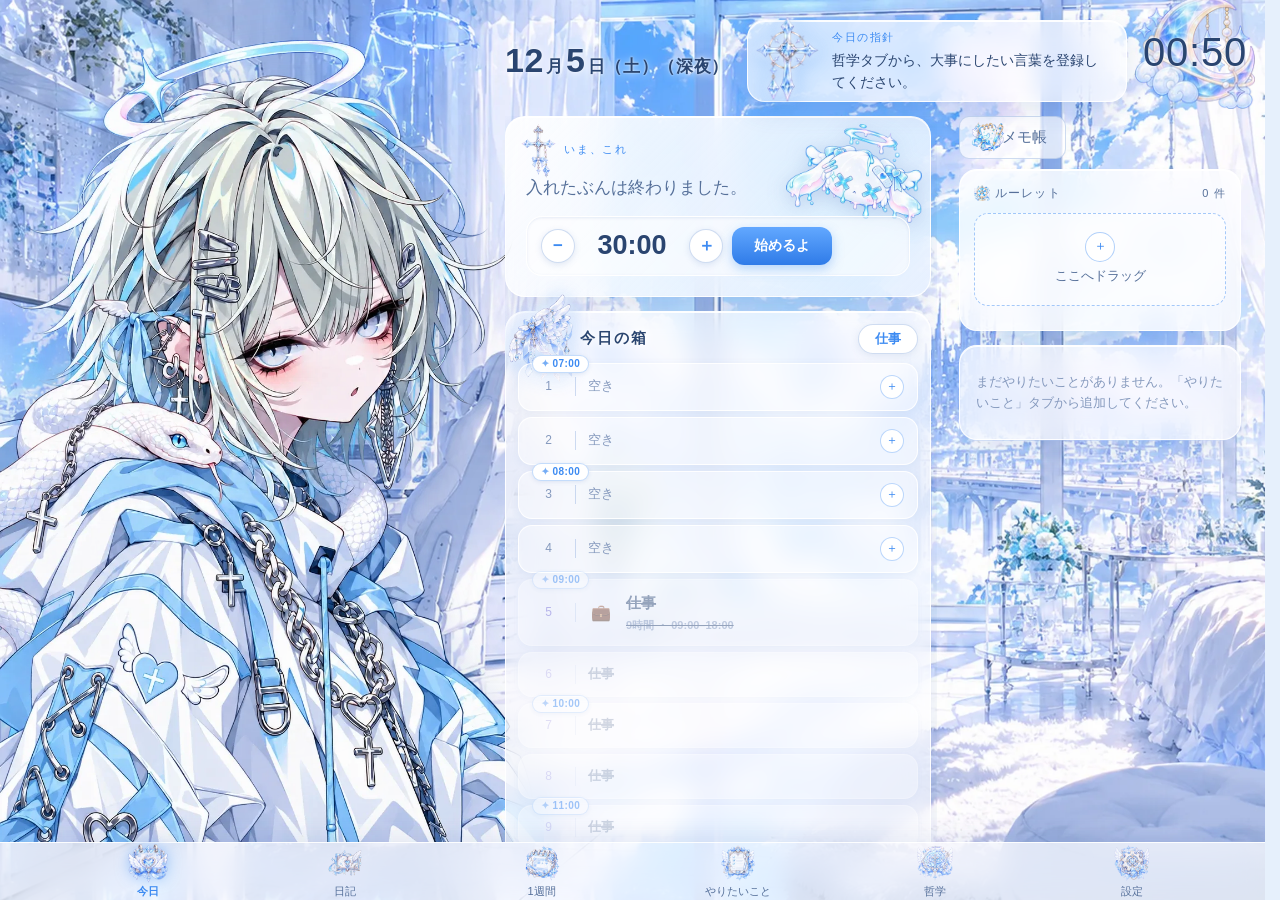
==== index.html @ c329ea10 "カテゴリー（せきにん／ごほうび／おきらく）をなくす 追加フォーム・編集画面・掴む未来のチップ、一覧の札、今日タブ・1週間タブの 見出しと色帯を消した。リストは見出しなしで1つに並ぶ。 ごほうびの画像は" ====
<!doctype html>
<html lang="ja">
<head>
<meta charset="utf-8">
<meta name="viewport" content="width=device-width, initial-scale=1">
<meta name="theme-color" content="#0f1115">
<!-- ▼ バージョン。上げるときは app.js の APP_VERSION と、下の2つの ?v= も同じ値に揃える -->
<meta name="app-version" content="2026-11-01.1">
<title>自己管理</title>
<!-- ▼ 画面のデザイン（設定タブで選ぶ。この端末だけ）。CSS より先に印を付けないと、
     開いた瞬間に一瞬だけダークが出てから切り替わる。選び方の本体は app.js の THEMES -->
<!--   何も選んでいない端末は天使。ダークを選ぶと "dark" が入る（印は付けない） -->
<script>try{var th=localStorage.getItem("jiko-kanri-theme");if(th===null)th="angel";if(th&&th!=="dark")document.documentElement.dataset.theme=th;}catch(e){document.documentElement.dataset.theme="angel";}</script>
<link rel="icon" href="data:image/svg+xml,<svg xmlns='http://www.w3.org/2000/svg' viewBox='0 0 100 100'><text y='.9em' font-size='90'>🧭</text></svg>">
<link rel="stylesheet" href="style.css?v=2026-11-01.1">
</head>
<body>

<!-- 古いキャッシュで動いていることを検知したら出る -->
<div class="updatebar" id="updateBar">
  <span>新しい版があります。読み込み直してください。</span>
  <button id="updateNow">最新に更新</button>
  <span class="note">やりたいことや画像は消えません</span>
</div>

<div class="wrap">
  <header>
    <div class="hleft">
      <div class="date" id="date"></div>
    </div>
    <div class="clock" id="clock">--:--</div>
  </header>

  <!-- ============ 今日（2カラム）============
       枠は画面の高さに固定して、左右それぞれの中でスクロールする。
       左：今日の指針／いま、これ／今日の箱　右：ルーレット／やりたいこと
       仕事／休みの切り替えと ＋− は「今日の箱」の中（app.js の renderBoxes）にある。
       ルーレットは右カラムの一番上に貼り付く（下までスクロールしてもドラッグ先が消えない） -->
  <section id="sec-now" class="on">
    <div class="home">
      <div class="col main">
        <div class="philo-bar" id="philoBar">
          <div class="label">今日の指針</div>
          <div class="text" id="philoText">哲学タブから、大事にしたい言葉を登録してください。</div>
        </div>
        <div class="now" id="nowCard"></div>
        <div id="boxList"></div>
        <div id="skippedList"></div>
        <div id="doneToday"></div>
      </div>
      <aside class="col side">
        <!-- メモ帳（やりたいことタブのものと同じ画面で開く。中身は別。app.js の openFinder("now")） -->
        <div class="row nowmemo"><button class="btn ghost" id="memoNowOpen"><span class="mk mk-memo">📝</span> メモ帳</button></div>
        <div id="rouletteBox"></div>
        <div id="unplaced"></div>
      </aside>
    </div>
  </section>

  <!-- ============ 1週間の予定（日曜はじまり。今週／来週の切り替え） ============ -->
  <section id="sec-week">
    <!-- この週に置くもの。一番上に置いて、スクロールしても貼り付く -->
    <div class="side weekside" id="weekSide"></div>
    <div id="weekWrap"></div>
  </section>

  <!-- ============ やりたいこと管理 ============ -->
  <section id="sec-tasks">
    <!-- やりたいことを見つけよう／メモ帳（どちらも同じ全画面で重なって開く。中身は app.js の renderFinder） -->
    <div class="row mt10"><button class="btn ghost" id="finderOpen"><span class="mk mk-finder">🌱</span> やりたいことを見つけよう</button><button class="btn ghost" id="memoOpen"><span class="mk mk-memo">📝</span> メモ帳</button></div>
    <h2>やりたいことを追加</h2>
    <div class="form">
      <input id="taskInput" placeholder="やりたいことを入力" autocomplete="off">
      <input class="mt8" id="taskUrl" placeholder="リンク（任意） https://..." autocomplete="off" inputmode="url" list="taskUrlList">
      <datalist id="taskUrlList"></datalist>
      <div class="row mt10">
        <span class="flabel">必要な箱</span>
        <input type="number" id="taskSize" min="1" max="16" value="1">
        <span class="fnote" id="taskSizeNote">箱 ＝ 30分</span>
      </div>
      <div class="chips mt10" id="freqChips">
        <button class="chip on" data-unit="once">単発</button>
        <button class="chip" data-unit="day">毎日</button>
        <button class="chip" data-unit="work">仕事の日</button>
        <button class="chip" data-unit="off">休みの日</button>
        <button class="chip" data-unit="week">週に</button>
        <button class="chip" data-unit="month">月に</button>
        <button class="chip" data-unit="days">N日に</button>
      </div>
      <div class="freqline mt10" id="freqLine" style="display:none">
        <span id="freqPre"></span>
        <input type="number" id="freqN" min="1" max="365" value="3" style="display:none">
        <span id="freqMid" style="display:none">日に</span>
        <input type="number" id="freqCount" min="1" max="99" value="1">
        <span>回</span>
      </div>
      <!-- 掴む未来（1つでもあるときだけ出る。中身は app.js の syncTaskGroupRow） -->
      <div class="row mt10" id="taskGroupRow" style="display:none">
        <span class="flabel">掴む未来</span>
        <select id="taskGroup"></select>
      </div>
      <div class="row mt10" style="justify-content:flex-end">
        <button class="btn" id="taskAdd">追加</button>
      </div>
    </div>

    <div id="taskList"></div>

  </section>

  <!-- ============ 日記 ============ -->
  <section id="sec-diary">
    <div class="diary-today">
      <div class="dhead">
        <div class="dtitle" id="diaryTitle"></div>
        <div class="dstate" id="diaryState"></div>
      </div>
      <div class="dfield" id="dDoneWrap">
        <label for="dDone">今日できたこと</label>
        <textarea id="dDone" placeholder="小さいことでいい。ひとつ書ければ十分"></textarea>
      </div>
      <div class="dfield" id="dGripeWrap" style="display:none">
        <label for="dGripe">今日の気持ち</label>
        <textarea id="dGripe" placeholder="誰にも見せない。好きに書く"></textarea>
      </div>
      <div class="dfield" id="dThanksWrap" style="display:none">
        <label for="dThanks">日常に感謝</label>
        <textarea id="dThanks" placeholder="あたりまえの中から、ひとつ"></textarea>
      </div>
      <!-- 自分で足したタグの欄。名前は自由なので app.js が組み立てる。
           打ちかけを消さないよう、並びが変わったときだけ作り直している -->
      <div id="diaryTags"></div>
      <div class="dmore" id="diaryMore">
        <button class="dtog" data-open="gripe">＋ 今日の気持ち</button>
        <button class="dtog" data-open="thanks">＋ 日常に感謝</button>
        <span id="diaryTagTogs"></span>
        <button class="dtog dtognew" id="diaryTagNew">＋ タグ</button>
      </div>
      <div class="dsave">
        <button class="btn" id="diarySaveBtn">保存する</button>
      </div>
    </div>

    <!-- 過去のもの。「同じ日に書いたもの」→「これまでの日記」の順。
         月の絞り込みの入力は静的に置いてある。描き直しで作り直すと、
         年を打っている途中で input が消えてフォーカスが飛ぶため -->
    <div id="diarySame"></div>
    <div class="dpasthead" id="diaryPastHead">
      <h2>これまでの日記</h2>
      <span class="dpcount" id="diaryCountLabel"></span>
      <div class="sp"></div>
      <input type="month" id="diaryMonthPick" aria-label="年月でしぼりこむ">
      <button class="dclear" id="diaryMonthAll">すべて</button>
    </div>
    <div class="chips dtagfilter" id="diaryTagFilter"></div>
    <div id="diaryPast"></div>
  </section>

  <!-- ============ 哲学 ============ -->
  <section id="sec-philo">
    <h2>人生哲学</h2>
    <button class="addtoggle" data-form="philoForm">＋ 言葉を追加</button>
    <div class="form" id="philoForm" style="display:none">
      <textarea id="philoInput" placeholder="大事にしたい考え方を書く&#10;例: 迷ったら、面倒な方を選ぶ"></textarea>
      <div class="row mt8" style="justify-content:flex-end">
        <button class="btn" id="philoAdd">追加</button>
      </div>
    </div>
    <div id="philoList"></div>

    <h2>やったときの一言</h2>
    <button class="addtoggle" data-form="cheerForm">＋ 一言を追加</button>
    <div class="form" id="cheerForm" style="display:none">
      <input id="cheerInput" placeholder="例: やったぜ！" autocomplete="off">
      <div class="row mt8" style="justify-content:flex-end">
        <button class="btn" id="cheerAdd">追加</button>
      </div>
    </div>
    <div id="cheerList"></div>

    <h2>お気に入りの画像</h2>
    <div class="empty-note" style="padding-top:0">
      <b>8枚まで。</b>その日の1枚が「今日の箱」の背景になります。
    </div>
    <div class="row">
      <button class="btn ghost" id="btnAddImg">画像を追加</button>
      <span class="fnote" id="imgNote"></span>
    </div>
    <input type="file" id="imgInput" accept="image/*" multiple style="display:none">
    <div id="imgList"></div>
  </section>

  <!-- ============ 設定 ============ -->
  <section id="sec-set">
    <!-- 2026-10-23 から：起きる〜寝るを30分ずつ箱にする（平日も休みの日も同じ数）。
         仕事の日は、仕事の時間の箱に「仕事」が入る。どちらも app.js の renderSettings -->
    <h2>起きる時刻と寝る時刻</h2>
    <div class="form">
      <div class="row">
        <span class="flabel">起きる</span>
        <input type="time" id="wakeTime" step="1800">
      </div>
      <div class="row mt8">
        <span class="flabel">寝る</span>
        <input type="time" id="sleepTime" step="1800">
      </div>
      <div class="empty-note" id="dayTimeNote"></div>
    </div>

    <h2>仕事の時間</h2>
    <div class="form">
      <div class="row">
        <input type="time" id="workFrom" step="1800">
        <span class="fnote">から</span>
        <input type="time" id="workTo" step="1800">
        <span class="fnote">まで</span>
      </div>
      <div class="empty-note" id="workNote"></div>
    </div>

    <h2>ほかの端末と同期</h2>
    <div class="empty-note" style="padding-top:0">
      <b>合言葉を忘れると、預けたものは二度と開けません。</b>紙に控えておいてください。
    </div>
    <div class="form">
      <div class="row">
        <span class="flabel">アドレス</span>
        <input id="syncUrl" style="flex:1" spellcheck="false" autocomplete="off"
               placeholder="https://iamidle.vercel.app/api/sync">
      </div>
      <div class="row mt8">
        <span class="flabel">名前</span>
        <input id="syncName" style="flex:1" spellcheck="false" autocomplete="off" placeholder="nikunokuni">
      </div>
      <div class="row mt8">
        <span class="flabel">合言葉</span>
        <input id="syncPass" type="password" style="flex:1" spellcheck="false" autocomplete="off"
               placeholder="ほかの端末と同じもの">
      </div>
      <div class="row mt10" style="justify-content:flex-end">
        <button class="btn" id="syncSave">つなぐ</button>
      </div>
    </div>
    <div class="row">
      <button class="btn ghost" id="syncGo">いま合わせる</button>
      <button class="btn ghost" id="syncOff" style="display:none">この端末の同期をやめる</button>
    </div>
    <div id="syncNote"></div>

    <!-- 招待コードで始める（はじめての人だけ。つないでいる端末では隠す。中身は app.js の bindSync） -->
    <div id="regWrap">
      <div class="row mt10">
        <button class="btn ghost" id="regOpen">招待コードで新しく始める</button>
      </div>
      <div class="form mt8" id="regForm" style="display:none">
        <div class="row">
          <span class="flabel">招待コード</span>
          <input id="regCode" style="flex:1" spellcheck="false" autocomplete="off" placeholder="ABCD-EFGH-JKMN">
        </div>
        <div class="row mt8">
          <span class="flabel">名前</span>
          <input id="regName" style="flex:1" spellcheck="false" autocomplete="off" placeholder="英数字と - _ で2〜20文字">
        </div>
        <div class="row mt8">
          <span class="flabel">合言葉</span>
          <input id="regPass" type="password" style="flex:1" spellcheck="false" autocomplete="new-password"
                 placeholder="12文字以上。自分で決める">
        </div>
        <div class="row mt8">
          <span class="flabel">もう一度</span>
          <input id="regPass2" type="password" style="flex:1" spellcheck="false" autocomplete="new-password"
                 placeholder="同じ合言葉">
        </div>
        <div class="row mt10" style="justify-content:flex-end">
          <button class="btn" id="regGo">登録してつなぐ</button>
        </div>
      </div>
    </div>

    <!-- 招待コードを出す（管理者だけに出る。中身は app.js の renderInvites） -->
    <div id="invWrap" style="display:none">
      <h2>招待コード</h2>
      <div class="form">
        <div class="row">
          <span class="flabel">使える回数</span>
          <input type="number" id="invUses" min="1" max="100" value="1" style="width:80px">
          <span class="fnote">回</span>
        </div>
        <div class="row mt8">
          <span class="flabel">期限</span>
          <input type="number" id="invDays" min="1" max="90" value="7" style="width:80px">
          <span class="fnote">日後まで</span>
        </div>
        <div class="row mt8">
          <span class="flabel">メモ</span>
          <input id="invLabel" style="flex:1" maxlength="40" autocomplete="off" placeholder="誰に渡すか（なくてもよい）">
        </div>
        <div class="row mt10" style="justify-content:flex-end">
          <button class="btn" id="invMake">コードを出す</button>
        </div>
      </div>
      <div id="invList"></div>
    </div>

    <h2>画面のデザイン</h2>
    <div class="chips" id="themeChips"></div>

    <h2>タイマーの音</h2>
    <div class="empty-note" style="padding-top:0">
      <b>最初の10秒だけ</b>鳴ります。
    </div>
    <div class="row">
      <button class="btn ghost" id="btnAddSnd">音を選ぶ</button>
      <button class="btn ghost" id="btnTestSnd">試しに鳴らす</button>
      <button class="btn ghost" id="btnResetSnd">既定の音に戻す</button>
    </div>
    <input type="file" id="sndInput" accept="audio/*" style="display:none">
    <div id="sndNote"></div>

    <h2>ブラウザの場所（起動ファイル用）</h2>
    <div class="empty-note" style="padding-top:0">
      ふつうは<b>空のままでかまいません</b>。起動ファイルに「見つかりませんでした」と出たときだけ入れてください。
    </div>
    <div class="form" id="browserPaths"></div>

    <h2>減らした箱（今月）</h2>
    <div id="cutStats"></div>

    <h2>データ</h2>
    <div id="stats"></div>
    <div class="row mt8" style="margin-top:16px">
      <button class="btn ghost" id="btnExport">バックアップ書き出し</button>
      <button class="btn ghost" id="btnImport">読み込み</button>
      <!-- ▼ ボタンと同じ箱に入れるため、行の中に置いて1行ぶん取る。
           人からもらったファイルは読み込ませない（中身をそのまま信じて取り込み、起動ファイルの引数にも入るため） -->
      <div class="empty-note" style="flex-basis:100%;padding:2px 2px 0">※必ず自分で書き出したものを読み込むようにしてください。</div>
    </div>
    <input type="file" id="fileInput" accept="application/json" style="display:none">

    <h2>バージョンと更新</h2>
    <div id="verBox"></div>

    <h2>リセット</h2>
    <button class="btn ghost" id="btnClearDone">完了した単発のやりたいことを消す</button>
    <div class="empty-note">
      データはこの端末のブラウザ内にのみ保存されます。<br>
      ブラウザのデータ削除に備えて、ときどき書き出しておくと安全です。
    </div>
  </section>
</div>

<nav>
  <div class="inner">
    <button data-tab="now" class="on"><span class="ic">🎯</span>今日</button>
    <button data-tab="diary"><span class="ic">📔</span>日記</button>
    <button data-tab="week"><span class="ic">🗓</span>1週間</button>
    <button data-tab="tasks"><span class="ic">📋</span>やりたいこと</button>
    <button data-tab="philo"><span class="ic">🧭</span>哲学</button>
    <button data-tab="set"><span class="ic">⚙️</span>設定</button>
  </div>
</nav>

<!-- やりたいことを見つけよう。やりたいことタブの上に全画面で重なる（PC用）。
     中身は app.js の renderFinder が組み立てる。保存は別のキー（jiko-kanri-finder-v1）で、同期しない -->
<div class="finder" id="finder">
  <div class="fdbar">
    <div class="fdtitle" id="fdTitle">やりたいことを見つけよう</div>
    <div class="fdsteps" id="fdSteps"></div>
    <div class="fdend">
      <button class="btn ghost" id="fdReset">まっさらに戻す</button>
      <button class="btn ghost" id="fdMemoClear">全部消す</button>
      <button class="iconbtn" id="fdClose" title="閉じる">✕</button>
    </div>
  </div>
  <div class="fdbody" id="fdBody"></div>
</div>

<div class="toast" id="toast"></div>

<!-- 完了したときの一言（ドーンと出る） -->
<div class="cheer" id="cheer"><div class="ctxt" id="cheerText"></div></div>

<!-- アプリ内ダイアログ（confirm/prompt の代わり） -->
<div class="modal" id="modal">
  <div class="sheet">
    <div class="mtitle" id="mTitle"></div>
    <div class="mdesc" id="mDesc"></div>
    <input id="mInput" style="display:none" autocomplete="off">
    <div class="mextra" id="mExtra" style="display:none"></div>
    <div class="mbtns">
      <button class="btn danger" id="mAlt" style="display:none"></button>
      <button class="btn ghost" id="mCancel">やめる</button>
      <button class="btn" id="mOk">OK</button>
    </div>
  </div>
</div>

<!-- やりたいことの編集（名前・くり返し・回数・箱数・曜日と時刻・まだ先の予定） -->
<div class="modal" id="editModal">
  <div class="sheet wide">
    <div class="mtitle" id="edTitle"></div>
    <div id="edBody"></div>
    <div class="mbtns">
      <button class="btn ghost" id="edCancel">やめる</button>
      <button class="btn" id="edOk">保存</button>
    </div>
  </div>
</div>

<!-- やりたいことに紐づくリンク・アプリの編集 -->
<div class="modal" id="linkModal">
  <div class="sheet wide">
    <div class="mtitle" id="lkTitle"></div>
    <div id="lkRows"></div>
    <div class="row mt10 lkadd">
      <button class="btn ghost" id="lkAddUrl">＋ リンク</button>
      <button class="btn ghost" id="lkAddApp">＋ アプリ</button>
      <button class="btn ghost" id="lkBat">起動ファイル(.bat)を書き出す</button>
    </div>
    <div class="empty-note" id="lkNote"></div>
    <div class="mbtns">
      <button class="btn ghost" id="lkCancel">やめる</button>
      <button class="btn" id="lkOk">保存</button>
    </div>
  </div>
</div>

<script src="app.js?v=2026-11-01.1"></script>
</body>
</html>
---- style.css ----
/* ============================================================
   自己管理アプリ スタイル
   PC前提。ホームは2カラム、下部タブは4つのまま残す
   ============================================================ */

:root{
  --bg:#0f1115;
  --bg2:#161a21;
  --card:#1b202a;
  --card2:#232936;
  --line:#2c3342;
  --fg:#e8ecf3;
  --fg-dim:#9aa5b8;
  --fg-faint:#6b7688;
  --accent:#5b9cff;
  --accent2:#ffd166;
  --ok:#4ecb8f;
  --warn:#ffa552;
  --danger:#ff6b6b;
  /* ▼ デザインの切り替え（設定タブ）で差し替える値。下の「デザイン：◯◯」の節が上書きする。
       色を足すときは、ここに名前を作ってから使うこと。じかに書くと、ほかのデザインで浮く */
  --accent-rgb:91,156,255;      /* --accent を薄く敷くとき用。rgba(var(--accent-rgb),.1) */
  --accent2-rgb:255,209,102;
  --warn-rgb:255,165,82;
  --ok-rgb:78,203,143;
  --on-accent:#0b1017;          /* --accent を塗ったボタンの上の字 */
  --on-accent2:#241c00;         /* --accent2 を塗ったボタンの上の字 */
  --radius:14px;
  --navh:58px;          /* 下のタブ帯の高さ。帯そのものにも、今日タブの下の空けにも、これ1つを使う */
}
*{box-sizing:border-box}
html,body{margin:0;padding:0}
/* ▼ 縦スクロールバーのぶんを、出ていないタブでも空けておく。
     空けないと、長いページ（やりたいこと・設定）に移ったときだけ画面が
     スクロールバーのぶん狭くなり、下のタブ帯まで一緒に動く */
html{scrollbar-gutter:stable}
/* ▼ 横にはみ出したぶんでスクロールバーを出さない。
     天使・闇の時計の後ろの飾り（#clock::before）は、もとは大きく描いて右へはみ出させていた（いまは太陽と月で小さいが、念のため残す）。
     はみ出した先は画面の外で、もともと見えない。それなのにPCでは、ページの下に横のスクロールバーが出ていた
     （1週間・やりたいこと・哲学・設定。2026-10-14 本人）。
     ▼ body には付けないこと。付けると body が自分でスクロールする箱になり、縦のスクロールまで変わる */
html{overflow-x:hidden}
body{
  background:var(--bg);
  color:var(--fg);
  font-family:-apple-system,BlinkMacSystemFont,"Segoe UI","Hiragino Kaku Gothic ProN","Yu Gothic UI","Meiryo",sans-serif;
  font-size:15px;line-height:1.6;
  padding-bottom:88px;
  -webkit-font-smoothing:antialiased;
}
.wrap{max-width:1180px;margin:0 auto;padding:0 24px}

/* ---------- 更新のお知らせ ---------- */
.updatebar{
  display:none;
  align-items:center;gap:12px;flex-wrap:wrap;
  background:var(--accent2);color:var(--on-accent2);
  padding:10px 24px;font-size:14px;font-weight:700;
}
.updatebar.on{display:flex}
.updatebar button{
  background:var(--on-accent2);color:var(--accent2);border:none;border-radius:8px;
  padding:7px 14px;font-size:14px;font-weight:700;font-family:inherit;cursor:pointer;
}
.updatebar button:hover{filter:brightness(1.25)}
.updatebar .note{font-weight:400;opacity:.75;font-size:12px}

/* ---------- header ---------- */
header{padding:20px 0 4px;display:flex;align-items:flex-start;justify-content:space-between;gap:16px}
/* ▼ 日付は大きく（2026-10-16 本人。「午前・平日」の行と、年はやめた）。数字だけ大きく、月・日・曜日は <small> で小さく。
     縮めない。幅が足りなければ今日の指針のほうが細くなる。
     後ろの太陽と月（.hdeco）は 2026-10-23 にやめた（本人）。太陽と月は時計の後ろだけ */
.hleft{position:relative;flex:none;align-self:center}
.date{
  position:relative;z-index:1;white-space:nowrap;
  font-size:clamp(24px,7vw,34px);font-weight:700;letter-spacing:.02em;line-height:1.1;color:var(--fg);
}
.date small{font-size:.5em;font-weight:600;letter-spacing:.04em;margin:0 .12em}
/* スマホの細い画面では、大きくした日付に押されて時刻が右にはみ出す。時刻のほうを少し小さく */
@media (max-width:400px){ header .clock, html[data-theme] header .clock{font-size:30px} }
.clock{font-size:30px;font-weight:300;color:var(--fg-dim);font-variant-numeric:tabular-nums;flex:none}

/* ---------- philosophy banner ---------- */
.philo-bar{
  margin:0 0 14px;padding:14px 18px;
  background:linear-gradient(135deg,#1d2431,#171b24);
  border:1px solid var(--line);border-left:3px solid var(--accent2);
  border-radius:var(--radius);cursor:pointer;
}
.philo-bar .label{font-size:11px;letter-spacing:.14em;color:var(--accent2);opacity:.8}
.philo-bar .text{font-size:16px;line-height:1.7;margin-top:5px;white-space:pre-wrap}
/* ▼ PC ではヘッダーの中（日付と時刻のあいだ）に置く（app.js の placePhiloBar()）。2026-10-11 本人。
     長い言葉でヘッダーが伸びないよう、2行で切る。ヘッダーは全タブ共通なので、今日タブ以外では隠す */
header .philo-bar{flex:1;min-width:0;margin:0;padding:8px 14px;align-self:center;position:relative;z-index:1}  /* 時計の後ろの羽より手前 */
header .philo-bar .text{
  font-size:14px;line-height:1.6;margin-top:2px;
  display:-webkit-box;-webkit-box-orient:vertical;-webkit-line-clamp:2;overflow:hidden;
}
body:not(.now-fixed) header .philo-bar{display:none}

/* ---------- tabs（6つ） ----------
   ▼ 帯の高さは --navh で決め打ちにしてある。**中身で伸び縮みさせないこと。**
     もとは中身なりの高さだったので、
     ・「やりたいこと」の字が折り返す（狭い画面）
     ・スクロールバーが出て帯が少し狭くなり、折り返す側に倒れる（長いページ）
     この2つで、タブによって帯の高さが変わっていた。押す場所がずれるので直した（2026-09-10） */
nav{
  position:fixed;left:0;right:0;bottom:0;z-index:50;
  height:var(--navh);            /* 上の線こみでこの高さ（box-sizing:border-box）。
                                    今日タブが下に空ける量と、ぴったり同じになる */
  background:rgba(15,17,21,.94);backdrop-filter:blur(12px);
  border-top:1px solid var(--line);
}
nav .inner{max-width:1180px;margin:0 auto;display:flex;height:100%}
nav button{
  flex:1;min-width:0;background:none;border:none;color:var(--fg-faint);
  padding:0;font-family:inherit;cursor:pointer;
  display:flex;flex-direction:column;align-items:center;justify-content:center;gap:3px;
  /* 折り返させない。狭い画面では字だけ小さくして、6つを1行に収める。
     ▼ いちばん長い「やりたいこと」（6文字）が枠に収まるかで決まる。
       枠は画面幅の 1/6。文字は 2.5vw × 6 = 15vw なので、1/6（16.7vw）に収まる。
       この数字を上げると、狭い画面で字が枠からはみ出す */
  white-space:nowrap;
  font-size:clamp(8px, 2.5vw, 11px);
}
nav button .ic{font-size:clamp(16px, 4.6vw, 19px);line-height:1}
nav button:hover{color:var(--fg-dim)}
nav button.on{color:var(--accent)}

section{display:none}
section.on{display:block}

h2{font-size:12px;letter-spacing:.12em;color:var(--fg-faint);font-weight:600;margin:22px 0 9px}

/* ---------- ホームの2カラム ----------
   左：今日の指針・いま、これ・今日の箱　／　右：やりたいこと・ルーレット
   ------------------------------------ */
.home{
  display:grid;
  grid-template-columns:minmax(0,1fr) minmax(0,340px);
  gap:22px;align-items:start;
}
.home .col{min-width:0}

/* ▼ 今日タブだけ、枠を画面の高さに固定して、左右それぞれの中でスクロールさせる。
     印は switchTab() が body に付ける。ほかのタブはページ全体がこれまでどおり動く。
     ・nav は position:fixed なので、その高さぶんを .wrap の下に空けている
     ・列に overflow を効かせるには min-height:0 が要る（grid/flex の既定は auto で縮まない）
     ・狭い画面（600px 以下）では1カラムに戻り、固定もやめる（下の @media） */
body.now-fixed{
  height:100vh;height:100dvh;
  overflow:hidden;padding-bottom:0;
  display:flex;flex-direction:column;
}
body.now-fixed .wrap{
  flex:1;min-height:0;display:flex;flex-direction:column;
  padding-bottom:var(--navh);
}
body.now-fixed #sec-now.on{flex:1;min-height:0;display:flex;flex-direction:column;padding-top:10px}
body.now-fixed .home{flex:1;min-height:0;align-items:stretch}
body.now-fixed .home .col{
  min-height:0;overflow-y:auto;overscroll-behavior:contain;
  padding-right:6px;                 /* スクロールバーが中身に重ならないように */
}
/* 中身が下まで来たとき、最後の行が切り立って見えないように少しだけ空ける */
body.now-fixed .home .col::after{content:"";display:block;height:10px}

/* ▼ ルーレットは右カラムの一番上に貼り付ける（2026-08-15）。
     やりたいことが増えて下までスクロールしても、ドラッグの落とし先が画面から消えない。
     ・貼り付く相手は「スクロールしている枠」＝ .col なので、
       .col が overflow を持っている今日タブ（body.now-fixed）でだけ効く
     ・下地（--bg）を敷かないと、パネルの隙間から下の中身が透けて見える
     ・候補が増えたときのために丈を切ってある。切らないと、
       ルーレットだけで枠が埋まって、ドラッグの元になる一覧に手が届かなくなる。
       落とし先（「ここにドラッグして候補を足す」）はパネルの先頭にあるので、
       丈を切っても、落とし先そのものは必ず見えている */
/* ルーレットの上のメモ帳のボタン */
.side .nowmemo{margin-bottom:10px}
body.now-fixed .side #rouletteBox{
  position:sticky;top:0;z-index:20;
  background:var(--bg);
  max-height:50%;overflow-y:auto;
}

/* ▼ 2カラムをやめる幅を 900 → 600 に下げた（2026-08-17）。
     ノートPCで「あと少しで2カラムにならない」ことがあったため。
     ただし右の列を 340px のままにすると、600px では左が細くなりすぎる。
     900px を切ったところから、右の列と隙間を少しずつ詰めて左に幅を残す */
@media (max-width:900px){
  .home{
    grid-template-columns:minmax(0,1fr) minmax(0,clamp(230px,38vw,340px));
    gap:14px;
  }
}

@media (max-width:600px){
  .home{grid-template-columns:minmax(0,1fr);gap:22px}
  /* 狭いときは固定をやめる。1カラムで縦に長いので、ページごとスクロールしたほうが読める */
  body.now-fixed{height:auto;overflow:visible;display:block;padding-bottom:88px}
  body.now-fixed .wrap{display:block;padding-bottom:0}
  body.now-fixed #sec-now.on{display:block;padding-top:0}
  body.now-fixed .home .col{overflow-y:visible;padding-right:0}
  body.now-fixed .home .col::after{display:none}
  /* 貼り付ける相手（枠）が無くなるので、ここで解く。
     解かないと画面そのものに貼り付いて、ヘッダーの上に居座る */
  body.now-fixed .side #rouletteBox{position:static;max-height:none;overflow-y:visible;background:none}
}

/* ▼ スマホは、ページそのものはスクロールさせず、.wrap の中だけをスクロールさせる（2026-10-11）。
     ページごとスクロールすると、ブラウザのアドレスバーが出たり引っ込んだりして下のタブ帯が上下し、
     いちばん上・下でのはね返りで背景の絵も一緒に動いていた。
     ・html と body は画面の高さで止めて動かさない。帯（nav）と背景（body::before）は position:fixed のまま
     ・タブを切り替えたときに上に戻すのは、window ではなく .wrap（app.js の switchTab()）
     ・代わりにアドレスバーは引っ込まなくなる */
@media (max-width:600px){
  html{height:100%;overflow:hidden}
  body,body.now-fixed{
    height:100%;height:100dvh;overflow:hidden;padding-bottom:0;
    display:flex;flex-direction:column;
  }
  .wrap,body.now-fixed .wrap{
    flex:1;min-height:0;width:100%;
    overflow-y:auto;overscroll-behavior:contain;-webkit-overflow-scrolling:touch;
    padding-bottom:88px;
  }
}

/* ---------- now card ---------- */
.now{
  background:linear-gradient(135deg,#213050,#1a2030);
  border:1px solid #33456b;border-radius:18px;padding:20px;margin-bottom:14px;
}
.now .label{font-size:11px;letter-spacing:.16em;color:var(--accent)}
.now .txt{font-size:25px;font-weight:700;line-height:1.45;margin:8px 0 6px;white-space:pre-wrap}
.now .sub{font-size:13px;color:var(--fg-dim);margin-bottom:16px}
.now .empty{font-size:17px;font-weight:500;color:var(--fg-dim);margin:10px 0 4px;white-space:pre-wrap}
.now .txt a{color:inherit;text-decoration:none}
.now .btnrow{display:flex;gap:8px;align-items:center;flex-wrap:wrap}
.now button{
  background:var(--accent);color:var(--on-accent);border:none;border-radius:10px;
  padding:11px 20px;font-size:15px;font-weight:700;font-family:inherit;cursor:pointer;
}
.now button:hover{filter:brightness(1.08)}
.now .open{
  background:none;border:1px solid rgba(255,255,255,.22);color:var(--fg);
  font-weight:600;text-decoration:none;display:inline-flex;align-items:center;
  padding:11px 18px;border-radius:10px;font-size:15px;
}
.now .skip{
  background:none;border:none;color:var(--fg-dim);
  font-size:13px;padding:11px 4px;text-decoration:underline;
  font-family:inherit;cursor:pointer;font-weight:400;
}

/* ---------- いま、これ の中のタイマー ---------- */
.now .timer{
  display:flex;align-items:center;gap:9px;flex-wrap:wrap;
  margin-top:14px;padding:9px 12px;
  background:rgba(0,0,0,.24);border:1px solid rgba(255,255,255,.13);border-radius:12px;
}
.now .timer .ttime{
  font-size:27px;font-weight:700;line-height:1.1;
  font-variant-numeric:tabular-nums;min-width:96px;text-align:center;
}
.now .timer.run .ttime{color:var(--accent)}
.now .timer.done .ttime{color:var(--warn)}
/* ＋− は数字の左右に置く小さい四角。.now button の大きい塗りを上書きする */
.now .tadj{
  background:none;border:1px solid rgba(255,255,255,.22);color:var(--fg);
  width:34px;height:34px;padding:0;border-radius:9px;
  font-size:17px;font-weight:700;line-height:1;flex:none;
}
.now .tadj:hover{border-color:var(--accent);color:var(--accent);filter:none}
.now .tgo{padding:9px 18px;font-size:14px;border-radius:10px}
.now .tgo.off{background:none;border:1px solid rgba(255,255,255,.22);color:var(--fg-dim)}
.now .tnote{font-size:11px;color:var(--fg-faint)}
.now .timer.done .tnote{color:var(--warn);font-size:13px;font-weight:700}
.now .tquiet{
  background:none;border:1px solid var(--warn);color:var(--warn);
  padding:7px 12px;font-size:12px;font-weight:600;border-radius:9px;
}
/* 時間になったら、気づけるように点滅させる */
.now .timer.done{border-color:var(--warn);animation:tblink 1s ease-in-out 6}
@keyframes tblink{
  0%,100%{background:rgba(0,0,0,.24)}
  50%{background:rgba(var(--warn-rgb),.22)}
}

/* ---------- 箱の列 ---------- */
.boxrow{
  position:relative;
  display:flex;align-items:center;gap:12px;
  background:var(--card);border:1px solid var(--line);border-radius:12px;
  padding:11px 13px;margin-bottom:6px;
}
/* 時刻の線。ちょうど◯時のところだけに出す目安 */
.boxrow .bclock{
  position:absolute;left:13px;top:-8px;
  font-size:10px;color:var(--accent2);background:var(--bg);
  padding:0 5px;border-radius:99px;letter-spacing:.04em;pointer-events:none;
}
.boxrow .bi{
  flex:none;min-width:44px;text-align:center;
  font-size:12px;color:var(--fg-faint);font-variant-numeric:tabular-nums;
  border-right:1px solid var(--line);padding-right:10px;
}
.boxrow .bt{flex:1;min-width:0;font-size:15px;word-break:break-word}
.boxrow .bs{font-size:11px;color:var(--fg-faint);margin-top:2px}
/* 仕事（2026-10-23）。✓ の代わりに印を置いて、字の位置をほかの行とそろえる */
.boxrow .wmark{width:26px;flex:none;text-align:center;font-size:16px;line-height:1}
.boxrow.work .bt, .wkbox.work .wktxt{font-weight:600}
/* 箱の数の直し。行に部品を足さず、もともとある左の番号を押させる。
   ＋− を行に並べると、すぐ下の「その日の箱の ＋−」と取り違えるので置かない */
/* 押せると気づけるように、点線を薄く敷いておく（番号は目立たせすぎない） */
.boxrow .bi.pick{
  cursor:pointer;border-radius:9px 0 0 9px;
  text-decoration:underline dotted rgba(255,255,255,.28);text-underline-offset:3px;
}
.boxrow .bi.pick:hover{color:var(--accent);background:var(--card2)}
/* 押したときに行の下へ出る選択列 */
.bpick{
  display:flex;align-items:center;gap:6px;flex-wrap:wrap;
  margin:-2px 0 6px;padding:8px 10px;
  background:var(--card2);border:1px solid var(--line);border-radius:11px;
}
.bpick .lb{font-size:11px;color:var(--fg-faint);flex:none}
.bpick .chip{padding:5px 12px;font-size:12px;font-variant-numeric:tabular-nums}
.boxrow.empty{border-style:dashed;background:none}
.boxrow.empty .bt{color:var(--fg-faint);font-size:13px}
/* 押すと、その箱に予定を入れられる空き箱 */
.boxrow.empty.tap{cursor:pointer}
.boxrow.empty.tap:hover{border-color:var(--accent);background:rgba(var(--accent-rgb),.08)}
.boxrow.empty.tap:hover .bt{color:var(--accent)}
/* ドラッグ中の受け皿 */
.boxrow.over{border-color:var(--accent);border-style:solid;background:rgba(var(--accent-rgb),.12)}
.boxrow.over .bt{color:var(--accent)}
.boxrow[draggable="true"]{cursor:grab}
.boxrow.dragging,.item.dragging{opacity:.35}
.grip{flex:none;color:var(--fg-faint);font-size:13px;cursor:grab;line-height:1;padding:0 2px}
.grip:active{cursor:grabbing}
.boxrow.current{border-color:var(--accent);background:#1d2534}
.boxrow.done{opacity:.45}
.boxrow.done .bt{text-decoration:line-through}
.boxrow.span2 .bi{color:var(--accent2)}
/* 2箱以上のものの、2つ目から下の箱。薄く出すだけで、押しても何も起きない。
   ▼ 行そのものを opacity で薄くしないこと。ごほうびの画像を敷いているとき、
     まだやっていない箱から画像が透けてしまう。薄くするのは中の字だけ */
.boxrow.cont{pointer-events:none}
.boxrow.cont > :not(.bclock){opacity:.45}
.boxrow.cont .bi{color:var(--accent2)}
.boxrow.cont .bt{font-size:13px}

/* ---------- list items ---------- */
.item{
  display:flex;align-items:center;gap:10px;
  background:var(--card);border:1px solid var(--line);border-radius:var(--radius);
  padding:11px 13px;margin-bottom:7px;
}
.item .grow{flex:1;min-width:0}
.item .t{font-size:15px;word-break:break-word}
.item .s{font-size:12px;color:var(--fg-faint);word-break:break-all;margin-top:2px}
.item.done{opacity:.45}
.item.done .t{text-decoration:line-through}
.item.met{opacity:.55}
.item.skipped{opacity:.5}
.item.skipped .t{color:var(--fg-dim)}

.check{
  width:26px;height:26px;flex:none;border-radius:50%;
  border:2px solid var(--fg-faint);background:none;cursor:pointer;
  display:flex;align-items:center;justify-content:center;color:transparent;
  font-size:12px;font-weight:700;font-family:inherit;
}
.check:hover{border-color:var(--accent)}
.check.on{background:var(--ok);border-color:var(--ok);color:var(--on-accent)}
.check.part{border-color:var(--accent);color:var(--accent)}

.iconbtn{
  background:none;border:none;color:var(--fg-faint);font-size:15px;
  padding:5px 7px;cursor:pointer;font-family:inherit;flex:none;border-radius:8px;
}
.iconbtn:hover{background:var(--card2);color:var(--fg-dim)}
.iconbtn.del:hover{color:var(--danger)}
.iconbtn.faint{opacity:.28}
.iconbtn.put{color:var(--accent);font-weight:700;font-size:13px;border:1px solid var(--line)}
.iconbtn.put:hover{border-color:var(--accent);background:rgba(var(--accent-rgb),.1)}
/* 複製（同じものを、その日にもう1つ）。「増やす」操作なので ✕ と色で見分ける */
.iconbtn.dup{font-size:13px}
.iconbtn.dup:hover{color:var(--accent);background:rgba(var(--accent-rgb),.12)}

/* ---------- progress ---------- */
.prog{display:flex;align-items:center;gap:8px;margin-top:6px}
.bar{flex:1;height:5px;background:var(--card2);border-radius:99px;overflow:hidden;min-width:40px}
.bar i{display:block;height:100%;background:var(--accent);border-radius:99px;transition:width .25s}
.bar i.met{background:var(--ok)}
.bar i.late{background:var(--warn)}
.pmeta{font-size:11px;color:var(--fg-faint);flex:none;font-variant-numeric:tabular-nums}
.pmeta b{color:var(--fg-dim);font-weight:700}
.tag{font-size:11px;padding:1px 7px;border-radius:99px;flex:none;font-weight:600}
.tag.late{background:rgba(var(--warn-rgb),.16);color:var(--warn)}
.tag.ok{background:rgba(var(--ok-rgb),.14);color:var(--ok)}
.tag.freq{background:var(--card2);color:var(--fg-faint)}
.tag.now{background:rgba(var(--accent-rgb),.18);color:var(--accent)}
.tag.box{background:rgba(var(--accent2-rgb),.14);color:var(--accent2)}

/* ▼ 狭い画面では「やりたいこと」タブの行が横に収まらない
     （✓・箱数・ボタン5つで、名前の幅を 0 にしてもまだ足りない）。
     名前を1行目、操作を2行目に折り返して、横スクロールバーを出さない。
     この折り返しは**この一覧だけ**。今日タブや1週間の帯の行は、これまでどおり1行 */
@media (max-width:600px){
  #taskList .item{flex-wrap:wrap;gap:6px}
  #taskList .item .grow{flex:1 0 100%;order:-1}
  /* 2行目（✓・箱数・ボタン）が、さらに3行目へこぼれないように詰める。
     「−」が出る行（1回でも記録したもの）でも収まる幅にしてある */
  #taskList .sizein{width:44px !important}
  #taskList .iconbtn{padding:5px 4px}
}

/* ---------- forms ---------- */
.form{background:var(--bg2);border:1px solid var(--line);border-radius:var(--radius);padding:12px;margin-bottom:14px}
.row{display:flex;gap:8px;align-items:center}
/* ▼ ボタンだけを並べた行（`.form` の外にある行）だけ、狭いときに折り返す。
     折り返さないと設定タブが横にあふれ、下に横スクロールバーが出る
     （幅400pxで12px、360pxで52px あふれていた）。
     ▼ `.row` 全部に広げてはいけない。`.form` の中は「ラベル＋入力欄」で、
       入力欄は width:100% なので、折り返しを許すと必ず1行ずつに割れる（実際にやった） */
section > .row{flex-wrap:wrap}
input,textarea,select{
  width:100%;background:var(--card);border:1px solid var(--line);color:var(--fg);
  border-radius:10px;padding:10px 12px;font-size:15px;font-family:inherit;outline:none;
}
input:focus,textarea:focus,select:focus{border-color:var(--accent)}
textarea{resize:vertical;min-height:80px;line-height:1.6}
input::placeholder,textarea::placeholder{color:var(--fg-faint)}
input[type=number]{width:70px;flex:none;text-align:center;padding:9px 4px}
.flabel{font-size:14px;color:var(--fg-dim);flex:none;min-width:86px}
.fnote{font-size:12px;color:var(--fg-faint);flex:none}
.btn{
  background:var(--accent);color:var(--on-accent);border:none;border-radius:10px;
  padding:10px 18px;font-size:15px;font-weight:700;font-family:inherit;cursor:pointer;flex:none;
}
.btn.ghost{background:none;border:1px solid var(--line);color:var(--fg-dim);font-weight:500}
.btn:hover{filter:brightness(1.08)}
/* 一覧の行に置く小さいボタン（招待コードの「取り消す」など） */
.btn.sm{font-size:12px;padding:4px 10px;margin-left:6px}
/* 招待コードを出したときに1回だけ見せるコード。選んでコピーしやすいように */
.inv-code{font-family:ui-monospace,Consolas,monospace;font-size:22px;letter-spacing:.08em;text-align:center;
  padding:14px;border:1px dashed var(--line);border-radius:10px;user-select:all;color:var(--fg)}
.inv-row > span:last-child{text-align:right}
.mt8{margin-top:8px}
.mt10{margin-top:10px}

.chips{display:flex;gap:6px;flex-wrap:wrap}
.chip{
  background:var(--card);border:1px solid var(--line);color:var(--fg-dim);
  border-radius:99px;padding:6px 14px;font-size:14px;font-family:inherit;cursor:pointer;
}
.chip:hover{border-color:var(--accent)}
.chip.on{background:var(--accent);border-color:var(--accent);color:var(--on-accent);font-weight:700}
.freqline{display:flex;gap:8px;align-items:center;color:var(--fg-dim);font-size:14px;flex-wrap:wrap}
.sizein{width:52px !important;padding:5px 2px !important;font-size:13px !important;flex:none}

.empty-note{color:var(--fg-faint);font-size:13px;padding:12px 2px}

/* ---------- 右カラム ---------- */
.side .panel{
  background:var(--bg2);border:1px solid var(--line);
  border-radius:var(--radius);padding:14px;margin-bottom:14px;
}
.side .panel .ph{
  display:flex;align-items:baseline;justify-content:space-between;
  font-size:12px;letter-spacing:.1em;color:var(--fg-faint);margin-bottom:10px;
}
.side .panel .ph .cnt{font-size:11px}
/* 見出しの名前を出さない帯（今日タブのリスト）。件数だけなので左に寄せる */
.side .panel .ph.nohead{justify-content:flex-start;margin-bottom:8px}

/* ---------- やりたいことに紐づいたリンク ---------- */
.tasklink{color:inherit;text-decoration:none;display:inline-flex;align-items:baseline;gap:6px}
.tasklink .ico{font-size:12px;color:var(--accent);flex:none}
.tasklink:hover{text-decoration:underline}
/* 何本あるか。1本のときは出さない */
.tasklink .lc,.iconbtn .badge{
  font-size:10px;font-weight:700;color:var(--on-accent);background:var(--accent);
  border-radius:99px;padding:0 5px;flex:none;line-height:1.6;
}
.iconbtn .badge{margin-left:2px;vertical-align:top}

.allclear{text-align:center;color:var(--fg-faint);font-size:15px;padding:30px 10px;line-height:2}
.allclear .big{font-size:32px;display:block;margin-bottom:6px;opacity:.9}
.fold{
  width:100%;background:none;border:none;color:var(--fg-faint);
  font-size:13px;font-family:inherit;text-align:left;cursor:pointer;
  padding:14px 2px 8px;
}
.fold:hover{color:var(--fg-dim)}
.addtoggle{
  background:none;border:1px dashed var(--line);color:var(--fg-dim);
  border-radius:var(--radius);padding:11px;width:100%;
  font-size:14px;font-family:inherit;cursor:pointer;margin-bottom:14px;
}
.addtoggle:hover{background:var(--card)}
.actin{
  width:52px !important;padding:4px 2px !important;
  font-size:12px !important;flex:none;
}

.philo-item{
  background:var(--card);border:1px solid var(--line);border-left:3px solid var(--accent2);
  border-radius:var(--radius);padding:13px;margin-bottom:7px;display:flex;gap:10px;align-items:flex-start;
}
.philo-item .t{flex:1;white-space:pre-wrap;font-size:15px;line-height:1.7}

.kv{display:flex;justify-content:space-between;padding:9px 0;border-bottom:1px solid var(--line);font-size:14px;color:var(--fg-dim)}
.kv b{color:var(--fg);font-weight:700}

/* ---------- 日記 ----------
   上が今日の入力欄、下に過去のもの。書いていない日はそもそも並ばない */
.diary-today{
  background:var(--bg2);border:1px solid var(--line);border-radius:var(--radius);
  padding:16px;margin:14px 0 4px;
}
.dhead{display:flex;align-items:baseline;gap:12px;margin-bottom:12px}
.dtitle{font-size:17px;font-weight:700}
.dstate{margin-left:auto;font-size:12px;color:var(--fg-faint);font-variant-numeric:tabular-nums;flex:none}
.dstate.saved{color:var(--ok)}
.dfield{margin-bottom:12px}
.dfield label{display:block;font-size:11px;letter-spacing:.1em;color:var(--accent2);margin-bottom:5px}
.dfield textarea{min-height:104px}
.dmore{display:flex;gap:8px;flex-wrap:wrap}
.dtog{
  background:none;border:1px dashed var(--line);color:var(--fg-dim);
  border-radius:99px;padding:7px 16px;font-size:13px;font-family:inherit;cursor:pointer;
}
.dtog:hover{background:var(--card);border-color:var(--accent);color:var(--accent)}
/* ▼ 自分で足したタグ。＋ と ✕ を1つの丸に入れて、その場で消せるようにしてある。
     枠は外側（.dtogwrap）が持ち、中の2つは枠なし。押す場所は2つでも、見た目は1つの丸 */
#diaryTagTogs{display:contents}
.dtogwrap{display:inline-flex;align-items:center;border:1px dashed var(--line);border-radius:99px}
.dtogwrap:hover{border-color:var(--accent)}
.dtogwrap .dtog{border:none;padding-right:8px}
.dtogwrap .dtog:hover{background:none}
.dtogx{
  background:none;border:none;color:var(--fg-faint);
  padding:7px 14px 7px 4px;font-size:12px;font-family:inherit;cursor:pointer;
}
.dtogx:hover{color:var(--danger)}
/* 開いている欄の見出しにも ✕ を置く。開いているあいだは ＋ の並びから消えているため */
.dtagx{
  float:right;background:none;border:none;color:var(--fg-faint);
  font-size:12px;line-height:1;padding:0 2px;font-family:inherit;cursor:pointer;
}
.dtagx:hover{color:var(--danger)}
.dtognew{border-style:solid}
/* 保存ボタン。自動保存をやめたので、ここを押さないと何も残らない。目立たせておく */
.dsave{display:flex;justify-content:flex-end;margin-top:14px}
.dsave .btn{padding:11px 30px}

/* 「これまでの日記」の見出しと、年月のしぼりこみ */
.dpasthead{display:flex;align-items:center;gap:10px;flex-wrap:wrap;margin:22px 0 9px}
.dpasthead h2{margin:0}
.dpasthead .sp{margin-left:auto}
.dpcount{font-size:12px;color:var(--fg-faint);font-variant-numeric:tabular-nums}
.dpasthead input[type=month]{
  margin:0;width:auto;flex:none;padding:7px 10px;font-size:13px;
  color-scheme:dark;                 /* カレンダーの絵柄を暗い側に合わせる */
}
.dclear{
  flex:none;background:none;border:1px solid var(--line);color:var(--fg-dim);
  border-radius:9px;padding:7px 14px;font-size:13px;font-family:inherit;cursor:pointer;
}
.dclear:hover{border-color:var(--accent);color:var(--accent)}
/* タグのしぼりこみ（書いたものがあるタグだけ並ぶ） */
.dtagfilter:not(:empty){margin:0 0 10px}
.dtagfilter .chip{padding:5px 12px;font-size:13px}

.dcard{
  background:var(--card);border:1px solid var(--line);
  border-radius:var(--radius);padding:14px;margin-bottom:8px;
}
.dcard.same{border-left:3px solid var(--accent2)}
.dcard.editing{border-color:var(--accent)}
.dchead{display:flex;align-items:center;gap:8px}
.dcdate{font-size:13px;font-weight:700;color:var(--fg-dim);font-variant-numeric:tabular-nums}
/* 同じ日に何件も並ぶので、保存した時刻で見分ける */
.dctime{font-size:12px;color:var(--fg-faint);font-variant-numeric:tabular-nums;flex:none}
.dcago{
  font-size:11px;font-weight:600;color:var(--accent2);
  background:rgba(var(--accent2-rgb),.14);border-radius:99px;padding:1px 9px;flex:none;
}
.dchead .sp{margin-left:auto}
/* 日付を1日ずつ動かす。書き直し（✎）を開いているときだけ出る */
.datemv{
  background:none;border:1px solid var(--line);color:var(--fg-dim);
  border-radius:999px;padding:3px 10px;font-size:12px;cursor:pointer;flex:none;
}
.datemv:hover:not(:disabled){border-color:var(--accent);color:var(--accent)}
.datemv:disabled{opacity:.3;cursor:default}
.dsec{margin-top:10px}
.dlab{font-size:11px;letter-spacing:.08em;color:var(--fg-faint)}
.dtxt{white-space:pre-wrap;line-height:1.75;margin-top:3px;word-break:break-word}
.dcard.editing .dfield{margin-top:10px;margin-bottom:0}

/* ---------- toast ---------- */
.toast{
  position:fixed;left:50%;transform:translateX(-50%);bottom:80px;z-index:99;
  background:var(--card2);border:1px solid var(--line);color:var(--fg);
  padding:10px 18px;border-radius:999px;font-size:14px;opacity:0;pointer-events:none;transition:opacity .2s;
}
.toast.on{opacity:1;pointer-events:auto}
.toast .act{
  background:none;border:none;color:var(--accent);font-weight:700;
  font-size:14px;font-family:inherit;cursor:pointer;padding:0 0 0 14px;
}

/* ---------- 「今日の箱」の見出しと足もと ----------
   見出しの右に平日／休みの切り替え、最後の箱の下に ＋−。
   もとは画面上部の「残り○箱」の帯にあったもの（2026-08-15 に畳んだ）
   ------------------------------------------------ */
/* margin-bottom は、1つめの箱の時刻の札（.bclock は top:-8px で上にはみ出す）の居場所。
   狭い画面で見出しが2行に折り返すと、これが無いと札が平日／休みのボタンに重なる */
.bhead{display:flex;align-items:center;gap:10px;flex-wrap:wrap;margin-bottom:9px}
.bhead h2{margin:0}
.bhead .sp{margin-left:auto}
.bend{
  font-size:11px;font-weight:700;color:var(--ok);flex:none;
  background:rgba(var(--ok-rgb),.14);padding:3px 11px;border-radius:99px;
}
.daytype{
  flex:none;border-radius:9px;padding:5px 14px;
  background:var(--card);border:1px solid var(--line);color:var(--fg-dim);
  font-size:13px;font-weight:700;font-family:inherit;cursor:pointer;line-height:1.4;
}
.daytype:hover{border-color:var(--accent);color:var(--accent)}
.daytype.off{color:var(--accent2);border-color:rgba(var(--accent2-rgb),.4)}

.bfoot{display:flex;align-items:center;gap:10px;justify-content:center;margin-top:10px}
.bfoot button{
  width:38px;height:38px;flex:none;border-radius:10px;
  background:var(--card);border:1px solid var(--line);color:var(--fg);
  font-size:18px;font-family:inherit;cursor:pointer;line-height:1;
}
.bfoot button:hover{border-color:var(--accent);color:var(--accent)}
.bfnote{font-size:12px;color:var(--fg-faint);font-variant-numeric:tabular-nums;min-width:150px;text-align:center}
/* 画像の上に来ても読めるように、見出しと同じ下地を敷く */
.boxarea.has-img .bhead,
.boxarea.has-img .bfoot{
  background:rgba(15,17,21,.9);border-radius:10px;padding:6px 11px;
}
.boxarea.has-img .bhead h2{background:none;padding:0;margin:0;display:block}

/* ---------- ごほうびの画像 ----------
   箱が画像を隠し、終わった箱から透けて見えてくる
   ------------------------------------ */
.boxarea.has-img{
  background-size:cover;background-position:center;
  border-radius:16px;padding:10px;margin-top:4px;
  box-shadow:inset 0 0 0 1px var(--line);
}
/* 見出しが画像に埋もれないよう、下地を敷く（下地は .bhead に付けてある） */
.boxarea.has-img h2{margin:2px 0 8px}
/* まだの箱：中を見せない */
.boxarea.has-img .boxrow{background:var(--card);border-color:var(--line)}
/* 空き箱：やった数につれて薄くなる。
   画像を隠すのは「やると決めて、まだやっていない箱」だけ、という考え方。
   空き箱は破った約束ではなく、ただ割り当てなかった時間なので、
   入れたぶんを全部やれば、ここはほとんど透ける（濃さは renderBoxes が入れる）。
   --emptyveil は 0.88（何もしていない）→ 0.18（入れたぶんを全部やった） */
.boxarea.has-img .boxrow.empty{
  background:rgba(27,32,42,var(--emptyveil,.88));
  border-color:rgba(255,255,255,.16);
  transition:background .45s ease;
}
/* 薄くなっても字が読めるように。下地が消えるぶん、影で浮かせる */
.boxarea.has-img .boxrow.empty .bt,
.boxarea.has-img .boxrow.empty .bi{
  color:rgba(255,255,255,.74);text-shadow:0 1px 8px rgba(0,0,0,.95);
}
/* 押せる空き箱も、膜より強く出す（そうしないと押せることが見えない） */
.boxarea.has-img .boxrow.empty.tap:hover{
  background:rgba(var(--accent-rgb),.22);border-color:var(--accent);transition:none;
}
/* ドラッグ中の受け皿は、膜より強く出す。
   ここを書かないと上の2つに負けて、落とし先がどこか分からなくなる */
.boxarea.has-img .boxrow.empty.over{
  background:rgba(var(--accent-rgb),.3);border-color:var(--accent);transition:none;
}
.boxarea.has-img .boxrow.empty.over .bt{color:var(--accent);text-shadow:none}
.boxarea.has-img .boxrow.current{background:#1d2534}
/* 終わった箱：透けて画像が出る */
.boxarea.has-img .boxrow.done{
  background:transparent;border-color:rgba(255,255,255,.3);opacity:1;
  text-shadow:0 1px 8px rgba(0,0,0,.95), 0 0 20px rgba(0,0,0,.8);
}
.boxarea.has-img .boxrow.done .bt{color:#fff}
.boxarea.has-img .boxrow.done .bs,
.boxarea.has-img .boxrow.done .bi{color:rgba(255,255,255,.8)}
.boxarea.has-img .boxrow.done .check.on{box-shadow:0 0 12px rgba(0,0,0,.6)}

/* やり切ったら「いま、これ」に移動して、はっきり出る */
.now.reward{
  background-size:cover;background-position:center;
  min-height:320px;display:flex;flex-direction:column;justify-content:flex-end;
  border-color:rgba(255,255,255,.25);position:relative;overflow:hidden;
}
.now.reward::after{
  content:"";position:absolute;inset:0;
  background:linear-gradient(to top,rgba(0,0,0,.82) 0%,rgba(0,0,0,.35) 38%,rgba(0,0,0,0) 68%);
}
.now.reward > *{position:relative;z-index:1}
.now.reward .label{color:var(--accent2)}
.now.reward .label,.now.reward .empty{text-shadow:0 2px 14px rgba(0,0,0,.95)}
.now.reward .empty{color:#fff;font-size:19px;font-weight:600}

/* 画像の前の文字とボタンを、まとめて消す／戻す。目のボタンだけは残す */
.now.reward .rbare{
  position:absolute;top:10px;right:10px;z-index:2;
  background:rgba(0,0,0,.45);border:1px solid rgba(255,255,255,.28);color:#fff;
  padding:7px 10px;font-size:15px;line-height:1;border-radius:9px;
}
.now.reward .rbare:hover{background:rgba(0,0,0,.75);filter:none}
/* 消したときは <img> で1枚まるごと。カードの高さも画像に合わせる */
.now.reward.bare{min-height:0;padding:0;background:none}
.now.reward.bare::after{display:none}          /* 下の黒いぼかしも消す */
.now.reward.bare > *:not(.rbare):not(.rimg){display:none}
.now.reward .rimg{display:block;width:100%;height:auto;border-radius:17px}
.now.reward.bare .rbare{opacity:.35}
.now.reward.bare .rbare:hover{opacity:1}

/* 設定の画像一覧 */
.imgs{display:grid;grid-template-columns:repeat(auto-fill,minmax(120px,1fr));gap:10px;margin-top:10px}
.imgs .cell{position:relative;border-radius:10px;overflow:hidden;border:1px solid var(--line);aspect-ratio:4/3}
.imgs .cell img{width:100%;height:100%;object-fit:cover;display:block}
.imgs .cell .rm{
  position:absolute;top:5px;right:5px;
  background:rgba(0,0,0,.65);border:none;color:#fff;border-radius:8px;
  width:26px;height:26px;font-size:13px;font-family:inherit;cursor:pointer;
}
.imgs .cell .rm:hover{background:var(--danger)}
.imgs .cell .sz{
  position:absolute;left:5px;bottom:5px;
  background:rgba(0,0,0,.65);color:#fff;font-size:10px;
  padding:2px 6px;border-radius:6px;
}
.imgs .cell.today{border-color:var(--accent2);box-shadow:0 0 0 2px rgba(var(--accent2-rgb),.35)}
.imgs .cell.today .sz{background:var(--accent2);color:var(--on-accent2);font-weight:700}

/* ---------- 完了したときの一言（ドーン） ---------- */
.cheer{
  position:fixed;inset:0;z-index:150;display:none;
  align-items:center;justify-content:center;pointer-events:none;
}
.cheer.on{display:flex}
.cheer .ctxt{
  font-size:clamp(40px,9vw,110px);font-weight:800;line-height:1.2;
  text-align:center;padding:0 24px;white-space:pre-wrap;word-break:break-word;
  color:var(--accent2);
  text-shadow:0 0 40px rgba(var(--accent2-rgb),.45), 0 10px 40px rgba(0,0,0,.6);
  animation:doon .9s cubic-bezier(.18,1.5,.4,1) forwards;
}
@keyframes doon{
  0%{transform:scale(.3) rotate(-6deg);opacity:0}
  35%{transform:scale(1.12) rotate(2deg);opacity:1}
  55%{transform:scale(1) rotate(0)}
  100%{transform:scale(1);opacity:1}
}
.cheer.out .ctxt{animation:doonout .35s ease forwards}
@keyframes doonout{to{transform:scale(1.25);opacity:0}}

/* ---------- ルーレット ---------- */
.roulette .drop{
  border:1px dashed var(--line);border-radius:12px;
  padding:14px;text-align:center;color:var(--fg-faint);font-size:13px;
  margin-bottom:10px;
}
.roulette .drop.over{border-color:var(--accent2);border-style:solid;background:rgba(var(--accent2-rgb),.1);color:var(--accent2)}
.roulette .cand{
  display:flex;align-items:center;gap:8px;
  padding:6px 0;border-bottom:1px solid var(--line);font-size:14px;
}
.roulette .cand:last-of-type{border-bottom:none}
.roulette .cand .cn{flex:1;min-width:0;word-break:break-word}
.roulette .face{
  background:var(--card);border:1px solid var(--line);border-radius:12px;
  padding:16px 12px;text-align:center;font-size:19px;font-weight:700;
  margin:10px 0;min-height:58px;display:flex;align-items:center;justify-content:center;
  word-break:break-word;
}
.roulette .face.spin{color:var(--accent2);border-color:var(--accent2)}
.roulette .face.won{color:var(--accent);border-color:var(--accent);background:#1d2534}
.roulette .spinbtn{
  width:100%;background:var(--accent2);color:var(--on-accent2);border:none;border-radius:10px;
  padding:11px;font-size:15px;font-weight:700;font-family:inherit;cursor:pointer;
}
.roulette .spinbtn:disabled{opacity:.5;cursor:default}
.roulette .wonrow{display:flex;gap:8px;margin-top:8px}
.roulette .wonrow .btn{flex:1;padding:9px}

/* ---------- アプリ内ダイアログ ---------- */
.modal{
  position:fixed;inset:0;z-index:200;display:none;
  background:rgba(0,0,0,.6);
  align-items:center;justify-content:center;padding:20px;
}
.modal.on{display:flex}
.modal .sheet{
  background:var(--bg2);border:1px solid var(--line);border-radius:18px;
  padding:20px;width:100%;max-width:380px;
  box-shadow:0 20px 60px rgba(0,0,0,.5);
}
.modal .sheet.wide{max-width:760px;max-height:88vh;overflow:auto}
.modal .mtitle{font-size:17px;font-weight:700;line-height:1.5;word-break:break-word}
.modal .mdesc{font-size:13px;color:var(--fg-faint);margin-top:6px;word-break:break-word;white-space:pre-line}
.modal input{margin-top:14px}
.modal .mbtns{display:flex;gap:8px;justify-content:flex-end;margin-top:18px}
.modal .mbtns .btn{flex:1}
.modal .btn.danger{background:var(--danger);color:#fff}

/* 開けなかったものの受け皿 */
.mextra{margin-top:14px}
.fbrow{
  display:flex;align-items:center;gap:10px;text-decoration:none;
  background:var(--card);border:1px solid var(--line);border-radius:10px;
  padding:9px 12px;margin-bottom:6px;color:var(--fg);font-size:13px;
}
.fbrow:hover{border-color:var(--accent)}
.fbrow.off{color:var(--fg-faint);border-style:dashed}
.fbrow.off:hover{border-color:var(--line)}
.fbrow .fbi{flex:none}
.fbrow .fbt{flex:1;min-width:0;word-break:break-all}

/* ---------- 1週間ページ ---------- */
.wkhead{display:flex;align-items:center;gap:14px;margin-bottom:12px;flex-wrap:wrap}
.wktabs{display:flex;gap:6px;background:var(--card);border:1px solid var(--line);border-radius:999px;padding:3px}
.wktab{
  background:none;border:none;color:var(--fg-faint);font-family:inherit;font-size:13px;
  padding:6px 18px;border-radius:999px;cursor:pointer;
}
.wktab.on{background:var(--accent);color:var(--on-accent);font-weight:700}
.wkrange{font-size:12px;color:var(--fg-faint);letter-spacing:.06em}

.wkgrid{display:grid;grid-template-columns:repeat(7,minmax(0,1fr));gap:8px;align-items:start}
.wkcol{background:var(--bg2);border:1px solid var(--line);border-radius:12px;padding:8px 6px;min-width:0}
.wkcol.today{border-color:var(--accent);background:rgba(var(--accent-rgb),.06)}
.wkcol.past{opacity:.5}
.wkday{display:flex;align-items:baseline;gap:5px;justify-content:center;flex-wrap:wrap;margin-bottom:6px}
.wkday .wkdn{font-size:13px;font-weight:700;color:var(--fg)}
.wkday .wkdd{font-size:11px;color:var(--fg-faint);font-variant-numeric:tabular-nums}
.wkday .wktoday{font-size:10px;background:var(--accent);color:var(--on-accent);border-radius:99px;padding:1px 6px;font-weight:700}
.wkbtns{display:flex;align-items:center;justify-content:center;gap:3px;margin-bottom:7px}
.wkbtns button{
  background:var(--card2);border:1px solid var(--line);color:var(--fg-dim);
  font-family:inherit;font-size:11px;line-height:1;padding:4px 6px;border-radius:6px;cursor:pointer;
}
.wkbtns button:hover{color:var(--fg);border-color:var(--fg-faint)}
.wkbtns .wktype{font-size:10px;padding:4px 6px;white-space:nowrap;color:var(--accent);border-color:rgba(var(--accent-rgb),.4)}
.wkbtns .wktype.off{color:var(--accent2);border-color:rgba(var(--accent2-rgb),.4)}
.wkcnt{font-size:11px;color:var(--fg-faint);min-width:15px;text-align:center;font-variant-numeric:tabular-nums}

.wkboxes{display:flex;flex-direction:column;gap:2px}
.wkbox{
  position:relative;display:flex;align-items:center;gap:4px;min-height:26px;
  padding:3px 4px 3px 5px;border-radius:6px;font-size:11px;
  background:var(--card);border:1px solid transparent;
}
.wkbox.empty{border:1px dashed var(--line);background:none}
/* 押すと、その箱に予定を入れられる空き箱（過ぎた日には付かない） */
.wkbox.empty.tap{cursor:pointer}
.wkbox.empty.tap:hover{border-color:var(--accent);background:rgba(var(--accent-rgb),.1)}
.wkbox.done{opacity:.45}
/* 2箱以上のものの、2つ目から下の箱。薄く出すだけで、押しても何も起きない */
.wkbox.cont{pointer-events:none}
.wkbox.cont > :not(.wkclock){opacity:.45}
.wkbox.done .wktxt{text-decoration:line-through}
.wkbox.over{border-color:var(--accent);background:rgba(var(--accent-rgb),.16)}
.wkbox[draggable=true]{cursor:grab}
.wkbox .wkno{color:var(--fg-faint);font-size:10px;flex:none;font-variant-numeric:tabular-nums}
.wkbox .wktxt{flex:1;min-width:0;overflow:hidden;text-overflow:ellipsis;white-space:nowrap;color:var(--fg)}
.wkbox .wkx{
  background:none;border:none;color:var(--fg-faint);cursor:pointer;
  font-size:10px;padding:0 2px;flex:none;opacity:0;
}
.wkbox:hover .wkx{opacity:1}
.wkbox .wkx.dup:hover{color:var(--accent)}
/* 時刻の線。全部の箱には出さず、ちょうど◯時のところだけ */
.wkclock{
  position:absolute;left:0;right:0;top:-1px;height:0;
  border-top:1px solid rgba(var(--accent2-rgb),.35);
  font-size:9px;color:var(--accent2);letter-spacing:.02em;
  text-align:right;padding-right:2px;line-height:1;pointer-events:none;
}
.wknone{font-size:11px;color:var(--fg-faint);text-align:center;padding:8px 0}

.wkalert{
  background:rgba(var(--accent2-rgb),.1);border:1px solid rgba(var(--accent2-rgb),.45);
  border-radius:10px;padding:12px 14px;margin-bottom:12px;font-size:13px;line-height:1.8;
}
.wkalert b{color:var(--accent2)}
.wkalert .btn{margin-top:8px;font-size:12px;padding:6px 14px}
/* 今週だけの回数の上書き */
.wkov{display:inline-flex;align-items:center;gap:3px;flex:none}
.wkov button{
  background:var(--card2);border:1px solid var(--line);color:var(--fg-dim);
  font-family:inherit;font-size:11px;line-height:1;padding:3px 6px;border-radius:6px;cursor:pointer;
}
.wkov b{font-size:12px;min-width:14px;text-align:center;color:var(--fg)}
.wkov.on b{color:var(--accent2)}

/* 「この週に置くもの」。1週間ページの一番上で、スクロールしても貼り付く。
   ▼ 2026-08-16：横1列に並べて横スクロールさせていたが、長くなりすぎて面倒、と本人。
     折り返して2段ぶんの高さに収め、あふれたぶんは縦に転がす（横スクロールはやめた）。
     1つ1つも小さくして、同じ高さに入る数を増やしてある */
.weekside{
  position:sticky;top:0;z-index:40;
  padding:10px 0;
  background:var(--bg);
}
.weekside .panel{
  margin-bottom:0;padding:9px 12px;
  background:rgba(22,26,33,.94);backdrop-filter:blur(10px);
}
.wksidelist{
  display:flex;flex-wrap:wrap;gap:5px;
  /* もとは2段ぶん（94px）→ カテゴリーの見出しを入れるために 230px → 2026-09-11 に 209px。
     2026-11-01 にカテゴリーをやめて見出しは無くなったが、高さは 209px のまま残してある
     （1段 41px ＋ すきま 5px なので、4段と少し見える）。
     入りきらないぶんは、これまでどおり縦に転がる */
  max-height:209px;
  overflow-y:auto;overflow-x:hidden;
  padding:1px 4px 1px 1px;scrollbar-width:thin;
}
.wksidelist .item{
  margin-bottom:0;flex:0 0 auto;width:206px;
  gap:6px;padding:4px 8px;border-radius:9px;
  font-size:13px;line-height:1.35;
}
/* ▼ 1行で打ち切る。折り返すと丈が揃わず、2段に収めた枠から溢れる。
     全部は data-title（マウスを乗せると出る）で読める */
.wksidelist .item .grow{overflow:hidden}
.wksidelist .item .nm{white-space:nowrap;overflow:hidden;text-overflow:ellipsis}
.wksidelist .item .s{
  font-size:10px;margin-top:0;
  white-space:nowrap;overflow:hidden;text-overflow:ellipsis;word-break:normal;
}
.wksidelist .grip{font-size:11px;padding:0}
.wksidelist .wkov button{padding:2px 5px;font-size:10px}
.wksidelist .wkov b{font-size:11px;min-width:12px}

@media (max-width:900px){
  .wkgrid{grid-template-columns:repeat(2,minmax(0,1fr))}
  /* 画面が狭いときは帯を浅くする。深いと、下の7日ぶんが押し出されて見えなくなる。
     こちらは2組ぶん（148px → 140px）。上と同じ数え方で、下の段が半端に切れない丈 */
  .wksidelist{max-height:140px}
}
/* 指で押す画面では、箱を増やす／減らすボタンが小さすぎて当たらない。大きくする */
@media (max-width:900px), (hover:none){
  .wkbtns{gap:6px}
  .wkbtns button{min-height:34px;padding:8px 12px;font-size:13px}
  .wkbtns .wktype{font-size:12px;padding:8px 10px}
  .wkcnt{font-size:13px;min-width:18px}
}

/* ---------- やりたいことの編集 ---------- */
#edBody{margin-top:14px}
.edrow{
  display:flex;align-items:center;gap:8px;flex-wrap:wrap;
  padding:9px 0;border-bottom:1px solid var(--line);
}
.edrow:last-child{border-bottom:none}
.edrow > span:first-child{
  font-size:12px;color:var(--fg-faint);flex:none;width:104px;letter-spacing:.04em;
}
.edrow input,.edrow select{margin-top:0;padding:8px 10px;font-size:13px;min-width:0}
.edrow input[type=number]{width:76px;flex:none}
.edrow input[type=time],.edrow input[type=date]{flex:none;width:auto}
.edrow #edText{flex:1}
.edrow select{flex:none;width:auto}
.edrow .chips{flex:1}
.edchk{
  display:inline-flex;align-items:center;gap:6px;flex:none;
  font-size:13px;color:var(--fg-dim);cursor:pointer;
}
.edchk input{width:auto;margin:0}
/* 新しく作るときだけ出る「詳細」。押すと下の設定が全部出る */
#edMoreBtn{padding:6px 14px;font-size:13px}
/* まだ先の予定は、ふだんのリストに出ないので控えめに見せる */
.item.far{opacity:.72}

/* ---------- リンクとアプリの編集 ---------- */
#lkRows{margin-top:14px}
.lkrow{
  display:flex;align-items:center;gap:6px;
  padding:7px;margin-bottom:6px;
  background:var(--card);border:1px solid var(--line);border-radius:10px;
}
.lkrow input,.lkrow select{margin-top:0;padding:8px 10px;font-size:13px;min-width:0}
.lkrow .lkmain{flex:3}
.lkrow .lkargs{flex:1}
.lkrow .lkbrowser{flex:none;width:150px}
.lkrow .lkno{
  font-size:11px;color:var(--fg-faint);flex:none;width:16px;text-align:center;
  font-variant-numeric:tabular-nums;
}
.lkrow .lkkind{
  font-size:11px;flex:none;border-radius:99px;padding:2px 9px;font-weight:700;
}
.lkrow .lkkind.url{background:rgba(var(--accent-rgb),.16);color:var(--accent)}
.lkrow .lkkind.app{background:rgba(var(--accent2-rgb),.16);color:var(--accent2)}
.lkadd{flex-wrap:wrap}
.lkadd .btn{font-size:13px;padding:8px 14px}
#lkNote{line-height:1.9}
@media (max-width:760px){
  .lkrow{flex-wrap:wrap}
  .lkrow .lkmain{flex:1 1 100%;order:9}
  .lkrow .lkargs,.lkrow .lkbrowser{flex:1 1 auto;order:10;width:auto}
}

/* ---------- やりたいことを見つけよう（全画面で重なる。PC用） ----------
   ▼ z-index は下のタブ帯（50）より上、toast（99）とダイアログ（200）より下。
     ③の「やりたいことにする」は、この上に編集ダイアログを重ねて開く */
.finder{
  position:fixed;inset:0;z-index:90;display:none;
  background:var(--bg);
  --stk-ideal:#ffe08a;   /* ①のふせん */
  --stk-vision:#ffb3c7;  /* ②のふせん */
  --stk-memo:#ffe08a;    /* メモ帳のふせん（黄。色を選ばなかったとき） */
  --stk-memo-p:#ffc2d4;  /* メモ帳のふせん：ピンク */
  --stk-memo-b:#bfe3ff;  /* メモ帳のふせん：水色 */
  --stk-memo-g:#9fd88a;  /* メモ帳のふせん：緑（ページの薄い緑と見分けられるように濃いめ） */
  --stk-memo-w:#ffffff;  /* メモ帳のふせん：白 */
  --memo-bg:#e4f2dc;     /* メモ帳のページ */
}
/* 上の帯＋中身（.fdbody）の縦並び。①②③は中身を画面の高さぴったりにして、ページ全体はスクロールさせない */
.finder.on{display:flex;flex-direction:column}
body.fd-open{overflow:hidden}
.fdbar{
  flex:none;
  display:flex;align-items:center;gap:14px;flex-wrap:wrap;
  background:var(--bg2);border-bottom:1px solid var(--line);
  padding:12px 24px;
}
.fdtitle{font-size:17px;font-weight:700;flex:none}
.fdsteps{flex:1;min-width:0}
.fdsteps{display:flex;gap:6px;flex-wrap:wrap}
.fdsteps .chip{padding:5px 12px;font-size:13px}
.fdend{display:flex;align-items:center;gap:8px;flex:none}
.fdend .btn{padding:7px 12px;font-size:13px}
.fdend .iconbtn{font-size:18px}
.fdbody{flex:1;min-height:0;overflow-y:auto;padding:18px 24px}

.fdnum{font-size:12px;letter-spacing:.12em;color:var(--accent2);font-weight:700}
.fdname{font-size:19px;font-weight:700;margin-top:2px}
.fddesc{font-size:14px;color:var(--fg-dim);margin-top:6px;white-space:pre-line;line-height:1.7}

/* 概要：3つのステップを左から並べる */
.fdintro{display:flex;align-items:stretch;gap:10px;margin:6px auto 0;max-width:1132px}
.fdintro + .fdnav{max-width:1132px;margin-left:auto;margin-right:auto}
.fdcard{
  flex:1;min-width:0;text-align:left;cursor:pointer;
  background:var(--card);border:1px solid var(--line);border-radius:var(--radius);
  padding:16px;color:var(--fg);font-family:inherit;
  display:flex;flex-direction:column;
}
.fdcard:hover{border-color:var(--accent)}
.fdcard .fddesc{flex:1}
.fdcount{font-size:12px;color:var(--fg-faint);margin-top:12px}
.fdarrow{align-self:center;color:var(--fg-faint);font-size:20px;flex:none}
.fdnav{display:flex;justify-content:space-between;gap:8px;margin-top:18px}

/* ①②③：左に細い列（ステップ番号・名前・書く欄・説明文、③はその下に一覧）、残りを全部ノートに使う。
   ①②③で同じ形なので、右のノートはどのステップでも同じ大きさ・同じ位置に見える。
   列の幅は「理想の自分の洗い出し」の字の幅ぶん（19px × 10字） */
.fdwork{display:grid;grid-template-columns:196px minmax(0, 1fr);grid-template-rows:minmax(0, 1fr);gap:24px;height:100%}
.fdside{display:flex;flex-direction:column;min-height:0;overflow-y:auto}
.fdside .fdname{white-space:nowrap}
.fdside .fddesc{margin-top:12px}
/* ノートの置き場。高さも幅も測れる箱にして、ノートはその中に収まる一番大きい大きさにする */
.fdmain{container-type:size;min-width:0;min-height:0}
.fdadd{margin-top:12px;flex-wrap:nowrap;gap:6px}
.fdadd input{flex:1;min-width:0}
.fdadd .btn{flex:none;padding:8px 12px}
/* メモ帳の書く欄は複数行。「貼る」は下に回す */
.fdadd.memo{flex-direction:column;align-items:stretch}
.fdadd.memo textarea{min-height:72px;resize:vertical}
.memocols{gap:10px;padding:4px;margin-top:8px}

/* ビジョンノート。中身（ふせんの幅・字の大きさ）はノートの幅に合わせて伸び縮みする（cqw） */
/* ▼ ノートは画面いっぱいまで大きくする。.fdmain（右の空き）の幅と高さの、どちらか先に当たるところまで */
.fdboard{
  position:relative;aspect-ratio:1000/640;
  width:min(100cqw, 100cqh * 1000 / 640);margin:0 auto;
  container-type:inline-size;
  background:var(--bg2);border:1px solid var(--line);border-radius:var(--radius);
  overflow:hidden;user-select:none;
}
/* メモ帳：下絵なしのまっさらなページ。右の空きいっぱいに広げる */
/* メモ帳では上の帯のチップがページ（1枚目・2枚目…）になる。「まっさらに戻す」の代わりに「全部消す」 */
.finder.memo #fdReset{display:none}
.finder:not(.memo) #fdMemoClear{display:none}
.fdboard.memo{aspect-ratio:auto;width:100%;height:100%;background:var(--memo-bg);border-color:#b9d6ab;
  touch-action:none;cursor:crosshair}
.fdboard.memo.erase{cursor:cell}
.fdink{position:absolute;inset:0;width:100%;height:100%;display:block;pointer-events:none}
.fdink path{fill:none;stroke-linecap:round;stroke-linejoin:round;vector-effect:non-scaling-stroke}
.inktools{display:flex;flex-direction:column;gap:8px;margin-top:16px}
.inktools .row{flex-wrap:wrap;gap:6px}
.inktools .row:nth-child(2){gap:10px;padding:4px}   /* 選んだ色の輪が列の端で切れないように */
.inktools .chip{padding:5px 10px;font-size:13px}
.inktools .btn{padding:6px 10px;font-size:13px}
.inkc{width:26px;height:26px;border-radius:50%;border:2px solid var(--line);cursor:pointer;padding:0}
.inkc.on{outline:2px solid var(--accent);outline-offset:2px}
.fdsvg{position:absolute;inset:0;width:100%;height:100%;display:block}
.fbband{fill:var(--card)}
.fbline line{stroke:var(--line);stroke-width:2}
.fbring{fill:var(--bg2);stroke:var(--line);stroke-width:2}
.fbcore{fill:var(--card2);stroke:var(--line);stroke-width:2}
.fbl{fill:var(--fg-dim);font-size:17px;font-weight:600;letter-spacing:.06em}
.fbhit{fill:transparent;cursor:pointer}
.fbhit:hover{fill:rgba(255,255,255,.04)}
.fbl.blank{fill:var(--fg-faint);font-weight:400}
.fbl.on{fill:var(--accent2);font-weight:700}
/* ②③で選んだ区切り。輪郭を太くして色を乗せる（内側の楕円は除く。ふせんは上に乗ったまま） */
.fbhl{fill:rgba(var(--accent2-rgb),.14);stroke:var(--accent2);stroke-width:4;stroke-linejoin:round;pointer-events:none}
.fbq{fill:var(--fg-faint);font-size:17px}

.stk{
  /* 幅は中身なり（短いふせんは小さく）。内側の楕円は狭いので、決め打ちの幅だとすぐ埋まる */
  /* --s はメモ帳のふせんの大きさ（倍）。幅・余白・字が同じだけ大きくなる。①②は 1 のまま */
  --s:1;
  position:absolute;width:max-content;max-width:calc(13cqw * var(--s));min-width:calc(5cqw * var(--s));
  min-height:calc(3.6cqw * var(--s));
  padding:calc(.7cqw * var(--s)) calc(.9cqw * var(--s));border-radius:.4cqw;
  font-size:max(8px, calc(1.35cqw * var(--s)));line-height:1.4;color:#2a2410;
  background:var(--stk-ideal);
  box-shadow:0 .3cqw .9cqw rgba(0,0,0,.35);
  cursor:grab;touch-action:none;
}
.stk.vision{background:var(--stk-vision);color:#3a1622}
.stk.memo{background:var(--stk-memo);color:#16301a}
.stk.memo.c-p{background:var(--stk-memo-p);color:#3a1622}
.stk.memo.c-b{background:var(--stk-memo-b);color:#132a3e}
.stk.memo.c-g{background:var(--stk-memo-g)}
.stk.memo.c-w{background:var(--stk-memo-w);color:#26332a}
/* メモ帳：つまみで縦横を決めたふせん（--w / --h はページの幅に対する %）。
   高さは下限なので、字が入りきらないときは下へ伸びる（字は切れない） */
.stk.memo.wh{width:calc(var(--w) * 1cqw);max-width:none;min-width:0;min-height:calc(var(--h) * 1cqw)}
.stk.moving{cursor:grabbing;box-shadow:0 .8cqw 2cqw rgba(0,0,0,.5);transform:scale(1.03)}
.stk .stx{white-space:pre-wrap;word-break:break-word;outline:none;min-height:1.4em}
.stk.editing{cursor:text;user-select:text;outline:2px solid var(--accent)}
.stk.editing .stx{user-select:text}
.stk .stdel{
  position:absolute;top:-.8cqw;right:-.8cqw;display:none;
  width:22px;height:22px;border-radius:50%;border:1px solid var(--line);
  background:var(--bg2);color:var(--fg-dim);font-size:11px;line-height:1;cursor:pointer;padding:0;
}
.stk:hover .stdel{display:block}
.stk.editing .stdel,.stk.moving .stdel{display:none}
.stk .stdel:hover{color:var(--danger);border-color:var(--danger)}
/* メモ帳のふせんの色の丸。ふせんの上に、乗せたとき・書き直しのときだけ出す */
.stcol{width:22px;height:22px;border-radius:50%;border:1px solid rgba(0,0,0,.25);cursor:pointer;padding:0;background:var(--stk-memo)}
.stcol.c-p{background:var(--stk-memo-p)}
.stcol.c-b{background:var(--stk-memo-b)}
.stcol.c-g{background:var(--stk-memo-g)}
.stcol.c-w{background:var(--stk-memo-w)}
.stcol.on{outline:2px solid var(--accent);outline-offset:2px}
.stk .stcols{position:absolute;left:0;bottom:100%;display:none;gap:6px;padding:4px 6px;margin-bottom:6px;
  border-radius:14px;background:var(--bg2);border:1px solid var(--line);white-space:nowrap}
.stk .stcols::after{content:"";position:absolute;left:0;right:0;top:100%;height:8px}   /* 丸へ動かすあいだに消えないように */
.stk .stcols .stcol{width:18px;height:18px}
.stk.cb .stcols{bottom:auto;top:100%;margin:6px 0 0}
.stk.cb .stcols::after{top:auto;bottom:100%}
.stk:hover .stcols,.stk.editing .stcols{display:flex}
.stk.moving .stcols,.stk.sizing .stcols{display:none}
/* 大きさを変えるつまみ（右下の三角） */
.stk .stsz{position:absolute;right:0;bottom:0;width:14px;height:14px;cursor:nwse-resize;display:none;
  background:linear-gradient(135deg, transparent 50%, rgba(0,0,0,.3) 50%);border-bottom-right-radius:.4cqw}
.stk:hover .stsz,.stk.editing .stsz,.stk.sizing .stsz{display:block}
.stk.moving .stsz{display:none}

/* ③ 左の細い列に書く欄と一覧。一覧はそこだけスクロールする */
.fdstepform{margin:12px 0 0;padding:10px}
.fdsteplist{flex:1 0 120px;min-height:120px;overflow-y:auto;margin-top:14px}
.fdstep{flex-direction:column;align-items:stretch;gap:6px;padding:9px 10px}
.fdsthead{display:flex;align-items:flex-start;gap:6px}
.fdsthead .t{flex:1;min-width:0;font-size:14px}
.fdsthead .iconbtn{flex:none;margin:-4px -4px 0 0}
.fdstepform input{width:100%}
.fdstepform .btn{width:100%}
.fdstep .t{cursor:pointer}
.fdstep .t:hover{color:var(--accent)}
.fddue{width:100%;padding:5px 8px;font-size:13px}
.fddue.late{border-color:var(--warn);color:var(--warn)}
.fdtotask{padding:6px 10px;font-size:13px}
.fdreg{font-size:12px;color:var(--ok);padding:0 4px}

/* ---------- やりたいことのグループ（「やりたいこと」タブ。2026-10-02） ----------
   グループの並び ＝ 優先順 */
.tgbar{justify-content:space-between;align-items:center;margin:22px 0 9px}
.tgbar h2{margin:0}
.tgbar .btn{padding:6px 12px;font-size:13px}
.tgroup{
  border:1px solid var(--line);border-left:3px solid var(--line);
  border-radius:var(--radius);padding:8px 8px 1px;margin-bottom:12px;background:var(--bg2);
}
.tghead{display:flex;align-items:center;gap:8px;padding:2px 4px 8px}
.tghead .t{font-size:15px;font-weight:700;word-break:break-word}
.tghead .s{font-size:12px;color:var(--fg-faint);margin-top:2px}
.tgno{
  flex:none;min-width:24px;height:24px;border-radius:12px;padding:0 6px;
  display:inline-flex;align-items:center;justify-content:center;
  background:var(--card2);color:var(--fg);font-size:13px;font-weight:700;
}
.tgino{flex:none;width:16px;text-align:right;font-size:12px;color:var(--fg-faint);font-variant-numeric:tabular-nums}
.item.ingroup.next{border-color:var(--accent)}
.iconbtn:disabled{opacity:.25;cursor:default}
@media (max-width:600px){ .tghead{flex-wrap:wrap} }
.tgpick{flex:none;padding:5px 10px;font-size:12px}
/* グループに入れるものを選ぶ一覧（モーダルの中） */
.tgcands{max-height:min(50vh, 420px);overflow-y:auto;display:flex;flex-direction:column;gap:4px}
.tgcand{display:flex;align-items:center;gap:10px;padding:8px 10px;border:1px solid var(--line);border-radius:8px;cursor:pointer}
.tgcand:hover{border-color:var(--accent)}
.tgcand input{flex:none;width:auto;margin:0}
.tgcand .t{flex:1;min-width:0;font-size:14px;word-break:break-word}
.tgcand .s{flex:none;font-size:12px;color:var(--fg-faint)}
/* 掴む未来（2026-10-15。上の「グループ」の呼び名を変えて、くり返し・なぜ・いつまでにを足した） */
.tgwhy{font-size:13px;color:var(--fg-dim);margin-top:2px;word-break:break-word;white-space:pre-wrap}
.tgdue.late{color:var(--warn);font-weight:700}
/* 枠の中の 単発／毎日／… の見出し */
.tgsub{font-size:11px;letter-spacing:.12em;color:var(--fg-faint);font-weight:600;margin:6px 4px 6px}
/* どれにも入っていないもの。番号も色の帯も無い */
.tgfree{border-left-width:1px}
/* 作る・直すダイアログの「なぜ」「いつまでに」 */
.tgfield{display:flex;align-items:center;gap:10px;margin-top:12px}
.tgfield span{flex:none;width:5.5em;font-size:13px;color:var(--fg-dim)}
.tgfield input{flex:1;margin-top:0 !important}
/* 畳める見出し（掴んだ未来・達成したもの）。見た目は h2 のまま、押せるだけ */
.h2fold button{
  background:none;border:none;padding:0;font:inherit;letter-spacing:inherit;color:inherit;cursor:pointer;
}
.h2fold button:hover{color:var(--fg-dim)}
.item.achieved .grip{cursor:default}

/* ============================================================
   デザイン：天使（2026-10-10）
   設定タブ「画面のデザイン」で選ぶ。印は <html data-theme="angel">。
   上の指定はそのまま（＝ダーク）で、ここで上書きしている。

   ▼ デザインを足すときは
     ・この節を丸ごと写して data-theme の名前を変え、値を差し替える
     ・app.js の THEMES に1行足す（名前と、スマホの上の帯の色）
     ・画像は img/<名前>/ に置く。localStorage には入れない（ごほうびの画像と容量を食い合うため）

   ▼ ごほうびの画像との関係（本人と決めたこと）
     ・背景の絵が見えるのは、箱の**外側**だけ
     ・ごほうびの画像を敷いている日は、まだやっていない箱はほとんど透けない白にする。
       終わった箱が透けて画像が見える、というしくみは今までどおり
   ============================================================ */
html[data-theme="angel"]{
  --bg:#e6f0fc;
  --bg2:rgba(255,255,255,.62);
  --card:rgba(255,255,255,.72);
  --card2:rgba(236,244,255,.92);
  --line:rgba(140,172,222,.42);
  --fg:#2a4570;
  --fg-dim:#56709a;
  --fg-faint:#8599bd;
  --accent:#3d8bf2;
  --accent-rgb:61,139,242;
  --accent2:#7b6fd6;            /* ダークの黄色の役。明るい地に黄色の字は読めないので薄紫にした */
  --accent2-rgb:123,111,214;
  --ok:#2aa874;
  --ok-rgb:42,168,116;
  --warn:#df8526;
  --warn-rgb:223,133,38;
  --danger:#e3536a;
  --on-accent:#fff;
  --on-accent2:#fff;

  /* このデザインだけで使う値 */
  --glass:rgba(255,255,255,.64);          /* カードの地。後ろの絵がうっすら透ける */
  --glass-strong:rgba(255,255,255,.82);   /* 字が多い所・上に重なる所 */
  --glass-edge:rgba(255,255,255,.9);      /* カードのふちの白い光 */
  --glass-shadow:0 8px 26px rgba(70,110,180,.16), inset 0 1px 0 rgba(255,255,255,.95);
  --btn-grad:linear-gradient(180deg,#62a8ff 0%,#2f7be8 100%);
  --hdr-fg:var(--fg);                     /* 日付・時計の字。部屋の絵の上の方は明るいので、濃い字のまま */
  /* 背景の絵。画像が読めなくても、下のグラデーションだけで成り立つようにしてある */
  --theme-bg:url("img/angel/room.webp");
  --theme-bg-sp:url("img/angel/room-sp.webp");   /* スマホ用（縦長。空のお城。2026-10-14 本人） */
  color-scheme:light;                     /* 日付の入力欄・スクロールバーを明るい側に */
}

/* ---------- 地（背景） ----------
   body の背景ではなく、画面に貼り付けた板（::before）に描く。
   今日タブ以外はページ全体がスクロールするが、絵は動かさないため
   （background-attachment:fixed はスマホで効かないことがある） */
/* ▼ body には地の色を塗らないこと。塗ると、z-index:-1 の絵（背景・人物）がその下に隠れる */
html[data-theme="angel"]{background:var(--bg)}
html[data-theme="angel"] body{background:transparent}
html[data-theme="angel"] body::before{
  content:"";position:fixed;inset:0;z-index:-1;pointer-events:none;
  background-image:
    var(--theme-bg),
    radial-gradient(ellipse 60% 45% at 18% 22%, rgba(255,255,255,.85), rgba(255,255,255,0) 70%),
    radial-gradient(ellipse 50% 40% at 85% 80%, rgba(214,204,250,.55), rgba(214,204,250,0) 70%),
    linear-gradient(160deg,#f1f7ff 0%,#d9e8fc 45%,#e6e1fa 100%);
  background-size:cover,auto,auto,auto;
  background-position:center left,center,center,center;
  background-repeat:no-repeat;
}
@media (max-width:600px){
  html[data-theme="angel"] body::before{background-position:center,center,center;background-image:
    var(--theme-bg-sp),
    radial-gradient(ellipse 80% 40% at 30% 15%, rgba(255,255,255,.85), rgba(255,255,255,0) 70%),
    linear-gradient(170deg,#f1f7ff 0%,#d9e8fc 50%,#e6e1fa 100%)}
}

/* ---------- 並び：今日タブは真ん中と右の列を右に寄せ、左に人物のぶんを空ける（2026-10-11 本人） ----------
   ・列の幅は決め打ち（真ん中 --a-mid／右 --a-side）。.wrap の幅もそこから出す
   ・左に残った幅（--a-free）に人物を合わせる（下の「人物」）
   ・1週間タブは7列で幅が要るので寄せない。スマホ（600px 以下）は1列なので何もしない */
@media (min-width:601px){
  html[data-theme="angel"] body.now-fixed{
    --a-mid:clamp(270px, 45vw, 432px);   /* 真ん中:右 ＝ 3:2（2026-10-11.11 本人）。2列の合計はもとのまま */
    --a-side:288px;
    --a-gap:22px;
    --a-mr:0px;                          /* 右端との間は .wrap の右の padding だけ（2026-10-11.12 本人：半分くらいに） */
    --a-wrapw:calc(var(--a-mid) + var(--a-gap) + var(--a-side) + 42px);   /* 42px は .wrap の左右の padding（左 24px／右 18px） */
    --a-free:calc(100vw - var(--a-wrapw) - var(--a-mr));
  }
  html[data-theme="angel"] body.now-fixed .wrap{
    width:var(--a-wrapw);max-width:none;padding-right:18px;
    margin-left:auto;margin-right:var(--a-mr);
  }
  html[data-theme="angel"] body.now-fixed .home{
    grid-template-columns:var(--a-mid) var(--a-side);gap:var(--a-gap);
  }
}
@media (min-width:601px) and (max-width:900px){
  html[data-theme="angel"] body.now-fixed{--a-side:clamp(180px, 30vw, 288px);--a-gap:14px}
}

/* ---------- 共通のガラスのカード ---------- */
html[data-theme="angel"] .philo-bar,
html[data-theme="angel"] .now,
html[data-theme="angel"] .side .panel,
html[data-theme="angel"] .form,
html[data-theme="angel"] .diary-today,
html[data-theme="angel"] .dcard,
html[data-theme="angel"] .tgroup,
html[data-theme="angel"] .wkcol{
  background-color:var(--glass);
  border:1px solid var(--glass-edge);
  box-shadow:var(--glass-shadow);
  -webkit-backdrop-filter:blur(14px) saturate(1.2);
  backdrop-filter:blur(14px) saturate(1.2);
}
/* 設定タブは、入力欄（.form）のほかに、枠のない説明文・ボタンの行・一覧がそのまま並んでいて、
   後ろの絵に字が溶けて読みにくかった。見出し以外の中身を、入力欄と同じガラスのカードに乗せる（2026-10-11.15 本人）。
   中身が空のもの（同期していないときの #syncNote など）は箱だけ出ないように :not(:empty) */
html[data-theme="angel"] #sec-set > :not(h2):not(.form):not(input):not(.btn):not(:empty){
  background-color:var(--glass);
  border:1px solid var(--glass-edge);border-radius:var(--radius);
  box-shadow:var(--glass-shadow);
  -webkit-backdrop-filter:blur(14px) saturate(1.2);
  backdrop-filter:blur(14px) saturate(1.2);
  padding:10px 12px;margin-bottom:10px;
}
/* カードの中の説明文は、カードの余白があるので上下を詰める */
html[data-theme="angel"] #sec-set > :not(.form) .empty-note{padding:6px 0 0}
/* 枠のないボタン（.btn.ghost）は地が透けているので、カードの上でも白く敷く */
html[data-theme="angel"] #sec-set .btn.ghost{background:rgba(255,255,255,.75)}
/* 説明文には style="padding-top:0" が直に書いてあるので、カードの上の余白は !important で戻す
   （リセットのボタンはボタン1つだけなので、カードに乗せず、上の白いボタンのまま） */
html[data-theme="angel"] #sec-set > .empty-note{padding-top:10px !important}
html[data-theme="angel"] .wkcol.today{background-color:rgba(255,255,255,.78);border-color:var(--accent)}
html[data-theme="angel"] .dcard.same{border-left:3px solid var(--accent2)}
html[data-theme="angel"] .dcard.editing{border-color:var(--accent)}
html[data-theme="angel"] .tgroup{border-left:3px solid var(--glass-edge)}

/* ---------- 見出しの飾り ----------
   羽や十字の画像が届いたら、ここの ✦ を差し替える */
html[data-theme="angel"] h2{color:var(--fg-dim)}
html[data-theme="angel"] .now .label::before,
html[data-theme="angel"] .bhead h2::before{
  content:"";display:inline-block;vertical-align:-6px;margin-right:6px;
  width:21px;height:27px;background:url("img/angel/cross1.webp") center/contain no-repeat;
}
html[data-theme="angel"] .now .label::before{background-image:url("img/angel/cross2.webp")}
/* いま、これ：十字だけ大きく。箱の大きさは変えない。まわりの字や枠と少し重なってよい（2026-10-11 本人）。
   負の margin で、見出しの行の高さは十字に引っぱられないようにする */
html[data-theme="angel"] .now .label::before{
  width:42px;height:54px;vertical-align:middle;margin:-13px 4px -14px -8px;
  position:relative;z-index:1;
}
/* 今日の箱：羽とリボンの飾りを大きく。今日の指針の十字と同じく、上下は枠から少しはみ出してよい（2026-10-11 本人）。
   負の margin で、見出しの行の高さは飾りに引っぱられないようにする */
html[data-theme="angel"] .bhead h2::before{
  width:66px;height:90px;vertical-align:middle;margin:-30px 6px -30px -10px;
  background-image:url("img/angel/ribbon.webp");
  /* 絵の真ん中は「今日の箱」の字と同じ高さ。下の方は箱の後ろに隠れる（2026-10-11 本人）。
     z-index を付けずに position:relative だけにすると、あとに並ぶ箱（.boxrow も position:relative）が上に重なる */
  position:relative;
  filter:drop-shadow(0 0 6px rgba(255,255,255,.95)) drop-shadow(0 2px 8px rgba(var(--accent-rgb),.45));
}

/* ---------- header ---------- */
html[data-theme="angel"] header{color:var(--hdr-fg)}
html[data-theme="angel"] .date{color:var(--hdr-fg);text-shadow:0 1px 8px rgba(255,255,255,.9), 0 0 2px rgba(255,255,255,.9)}
html[data-theme="angel"] .clock{
  color:var(--hdr-fg);font-size:40px;font-weight:200;letter-spacing:.02em;
  text-shadow:0 2px 12px rgba(255,255,255,.9), 0 0 2px rgba(255,255,255,.9);
}

/* ---------- 今日の指針 ---------- */
html[data-theme="angel"] .philo-bar{border-radius:18px;background-image:none}
html[data-theme="angel"] .philo-bar .label{color:var(--accent);opacity:1}
/* 十字は見出しの頭ではなく、箱の左に2行ぶんの高さで大きく置く。
   右に「今日の指針」と言葉の2行が並ぶ（2026-10-11 本人） */
html[data-theme="angel"] .philo-bar{
  display:grid;grid-template-columns:auto minmax(0,1fr);column-gap:12px;align-items:center;
}
html[data-theme="angel"] .philo-bar::before{
  content:"";grid-row:1 / 3;align-self:center;
  width:70px;height:90px;background:url("img/angel/cross1.webp") center/contain no-repeat;
  /* もっと目立たせる（2026-10-11 本人）。上下は枠から少しはみ出してよい。
     負の margin ではみ出させて、箱の高さは十字に引っぱられないようにする */
  margin:-26px -2px -26px -10px;position:relative;z-index:1;
  filter:drop-shadow(0 0 6px rgba(255,255,255,.95)) drop-shadow(0 2px 8px rgba(var(--accent-rgb),.45));
}
html[data-theme="angel"] .philo-bar .label,
html[data-theme="angel"] .philo-bar .text{grid-column:2}

/* ---------- やったときの印 ----------
   緑の丸を、まわりになじむ淡い水色にする（2026-10-11 本人）。今日の箱・やりたいことなど .check.on 全部 */
html[data-theme="angel"] .check.on{
  background:linear-gradient(135deg,#b3dcfc,#6fb3f0);border-color:#86c1f3;color:#fff;
  box-shadow:0 1px 6px rgba(70,140,220,.3);
}

/* ---------- いま、これ ---------- */
html[data-theme="angel"] .now{
  border-radius:20px;
  background-image:linear-gradient(135deg,rgba(255,255,255,.78),rgba(222,236,255,.5));
}
html[data-theme="angel"] .now .label{color:var(--accent)}
html[data-theme="angel"] .now button{background:var(--btn-grad);box-shadow:0 4px 12px rgba(var(--accent-rgb),.35);border-radius:12px}
html[data-theme="angel"] .now .open{background:rgba(255,255,255,.7);border:1px solid var(--line);color:var(--fg);box-shadow:none}
html[data-theme="angel"] .now .skip{background:none;box-shadow:none;color:var(--fg-dim)}
html[data-theme="angel"] .now .timer{
  background:rgba(255,255,255,.55);border:1px solid var(--glass-edge);border-radius:16px;
  padding:10px 14px;box-shadow:inset 0 1px 3px rgba(70,110,180,.12);
}
html[data-theme="angel"] .now .timer .ttime{color:var(--fg)}
html[data-theme="angel"] .now .timer.run .ttime{color:var(--accent)}
html[data-theme="angel"] .now .timer.done .ttime{color:var(--warn)}
html[data-theme="angel"] .now .tadj{
  background:#fff;border:1px solid var(--line);color:var(--accent);
  border-radius:50%;box-shadow:0 2px 6px rgba(70,110,180,.15);
}
html[data-theme="angel"] .now .tgo{border-radius:12px;padding:10px 22px}
html[data-theme="angel"] .now .tgo.off{background:rgba(255,255,255,.7);border:1px solid var(--line);color:var(--fg-dim);box-shadow:none}
html[data-theme="angel"] .now .tquiet{background:#fff;box-shadow:none}
html[data-theme="angel"] .now .timer.done{animation-name:tblink-angel}
@keyframes tblink-angel{
  0%,100%{background:rgba(255,255,255,.55)}
  50%{background:rgba(var(--warn-rgb),.22)}
}
/* ごほうびの画像が出ているとき（.reward）は、ダークと同じ黒いぼかしと白い字のまま。
   画像の上なので、明るい地の色にすると読めなくなる */
html[data-theme="angel"] .now.reward{border-color:rgba(255,255,255,.6)}
html[data-theme="angel"] .now.reward .label{color:#fff}
html[data-theme="angel"] .now.reward .rbare{background:rgba(0,0,0,.45);box-shadow:none}

/* ---------- 今日の箱 ----------
   箱の列全体を1枚のカードにして、その中に行を並べる */
html[data-theme="angel"] .boxarea{
  background-color:var(--glass);border:1px solid var(--glass-edge);box-shadow:var(--glass-shadow);
  -webkit-backdrop-filter:blur(14px) saturate(1.2);backdrop-filter:blur(14px) saturate(1.2);
  border-radius:20px;padding:12px 12px 10px;
}
html[data-theme="angel"] .bhead h2{font-size:15px;color:var(--fg);letter-spacing:.14em}
html[data-theme="angel"] .daytype{
  background:#fff;border:1px solid var(--line);color:var(--accent);border-radius:99px;padding:5px 16px;
  box-shadow:0 2px 8px rgba(70,110,180,.14);
}
html[data-theme="angel"] .daytype.off{color:var(--accent2);border-color:rgba(var(--accent2-rgb),.45)}
html[data-theme="angel"] .bfoot button{background:#fff;border:1px solid var(--line);color:var(--accent);border-radius:50%}

html[data-theme="angel"] .boxrow{
  background:rgba(255,255,255,.66);border:1px solid var(--glass-edge);border-radius:14px;
  box-shadow:0 2px 8px rgba(70,110,180,.08);
}
html[data-theme="angel"] .boxrow .bi{border-right-color:var(--line)}
html[data-theme="angel"] .boxrow .bi.pick{text-decoration-color:rgba(var(--accent-rgb),.35)}
html[data-theme="angel"] .boxrow.empty{background:rgba(255,255,255,.42);border-style:solid}
/* 空き箱の右の ＋（押せる印）。押す場所は行全体のまま */
html[data-theme="angel"] .boxrow.empty.tap::after{
  content:"＋";flex:none;width:22px;height:22px;border-radius:50%;
  display:flex;align-items:center;justify-content:center;
  font-size:12px;color:var(--accent);border:1px solid rgba(var(--accent-rgb),.35);background:#fff;
}
html[data-theme="angel"] .boxrow.empty.tap:hover{background:rgba(255,255,255,.85);border-color:var(--accent)}
html[data-theme="angel"] .boxrow.over{background:rgba(var(--accent-rgb),.14);border-color:var(--accent)}
html[data-theme="angel"] .boxrow.current{
  background:rgba(255,255,255,.92);border-color:var(--accent);
  box-shadow:0 0 0 3px rgba(var(--accent-rgb),.15), 0 4px 14px rgba(var(--accent-rgb),.2);
}
/* 時刻の札 */
html[data-theme="angel"] .boxrow .bclock{
  top:-9px;padding:0 8px;font-weight:700;
  background:#fff;color:var(--accent);border:1px solid rgba(var(--accent-rgb),.3);
  box-shadow:0 1px 4px rgba(70,110,180,.15);
}
html[data-theme="angel"] .boxrow .bclock::before{content:"✦ ";opacity:.7}

/* ごほうびの画像を敷いている日 */
html[data-theme="angel"] .boxarea.has-img{border-color:rgba(255,255,255,.7);box-shadow:var(--glass-shadow)}
html[data-theme="angel"] .boxarea.has-img .bhead,
html[data-theme="angel"] .boxarea.has-img .bfoot{background:rgba(255,255,255,.9)}
/* まだの箱：ほとんど透けない白 */
html[data-theme="angel"] .boxarea.has-img .boxrow{background:rgba(255,255,255,.95);border-color:var(--glass-edge)}
html[data-theme="angel"] .boxarea.has-img .boxrow.current{background:#fff;border-color:var(--accent)}
/* 空き箱：やった数につれて薄くなる（--emptyveil は renderBoxes が入れる） */
html[data-theme="angel"] .boxarea.has-img .boxrow.empty{
  background:rgba(255,255,255,var(--emptyveil,.88));border-color:rgba(255,255,255,.7);
}
html[data-theme="angel"] .boxarea.has-img .boxrow.empty .bt,
html[data-theme="angel"] .boxarea.has-img .boxrow.empty .bi{
  color:var(--fg);text-shadow:0 0 6px #fff, 0 0 12px #fff;
}
html[data-theme="angel"] .boxarea.has-img .boxrow.empty.tap:hover{background:rgba(255,255,255,.9)}
html[data-theme="angel"] .boxarea.has-img .boxrow.empty.over{background:rgba(var(--accent-rgb),.3)}
/* 終わった箱：透けて画像が出る。字はダークと同じ白（画像の上なので） */
html[data-theme="angel"] .boxarea.has-img .boxrow.done{background:transparent;border-color:rgba(255,255,255,.55);box-shadow:none}

/* ---------- 右の列 ---------- */
html[data-theme="angel"] .side .panel{border-radius:18px}
html[data-theme="angel"] .side .panel .ph{color:var(--fg-dim)}
/* ルーレットは上に貼り付くので、下を流れる一覧が透けすぎないよう濃いめに */
html[data-theme="angel"] body.now-fixed .side #rouletteBox{background:none}
html[data-theme="angel"] .side .panel.roulette{background-color:var(--glass-strong)}
html[data-theme="angel"] .roulette .drop{
  border:1px dashed rgba(var(--accent-rgb),.45);background:rgba(255,255,255,.45);border-radius:14px;
  padding:18px 14px;color:var(--fg-dim);
}
html[data-theme="angel"] .roulette .drop::before{
  content:"＋";display:block;width:28px;height:28px;margin:0 auto 4px;border-radius:50%;
  line-height:26px;color:var(--accent);border:1px solid rgba(var(--accent-rgb),.4);background:#fff;
}
html[data-theme="angel"] .roulette .face{background:rgba(255,255,255,.8)}
html[data-theme="angel"] .roulette .face.won{background:#fff}
html[data-theme="angel"] .roulette .spinbtn{background:linear-gradient(180deg,#9b90ec,#6f62d0)}

html[data-theme="angel"] .item{
  background:rgba(255,255,255,.72);border:1px solid var(--glass-edge);border-radius:14px;
  box-shadow:0 2px 8px rgba(70,110,180,.08);
  /* 後ろに人物が来ても字が読めるように、透けた絵をぼかす */
  -webkit-backdrop-filter:blur(10px);backdrop-filter:blur(10px);
}
html[data-theme="angel"] #unplaced .item,
html[data-theme="angel"] .wksidelist .item{border-left:3px solid var(--glass-edge)}
html[data-theme="angel"] .item.ingroup.next{border-color:var(--accent)}

/* ---------- ボタン・入力欄 ---------- */
html[data-theme="angel"] .btn{background:var(--btn-grad);box-shadow:0 3px 10px rgba(var(--accent-rgb),.28)}
html[data-theme="angel"] .btn.ghost{background:rgba(255,255,255,.7);border:1px solid var(--line);color:var(--fg-dim);box-shadow:none}
html[data-theme="angel"] .modal .btn.danger{background:var(--danger)}
html[data-theme="angel"] input,
html[data-theme="angel"] textarea,
html[data-theme="angel"] select{background:rgba(255,255,255,.8)}
html[data-theme="angel"] .chip{background:rgba(255,255,255,.75)}
html[data-theme="angel"] .chip.on{background:var(--accent)}
html[data-theme="angel"] .iconbtn:hover{background:rgba(var(--accent-rgb),.1)}
html[data-theme="angel"] .dpasthead input[type=month]{color-scheme:light}

/* ---------- 下のタブ ---------- */
html[data-theme="angel"] nav{
  background:rgba(255,255,255,.7);border-top:1px solid var(--glass-edge);
  box-shadow:0 -6px 20px rgba(70,110,180,.12);
  -webkit-backdrop-filter:blur(14px) saturate(1.2);backdrop-filter:blur(14px) saturate(1.2);
}
html[data-theme="angel"] nav button{color:var(--fg-dim)}
html[data-theme="angel"] nav button.on{color:var(--accent);font-weight:700}

/* ---------- 1週間 ---------- */
html[data-theme="angel"] .weekside{
  background:rgba(230,240,252,.55);
  -webkit-backdrop-filter:blur(10px);backdrop-filter:blur(10px);
}
html[data-theme="angel"] .weekside .panel{background-color:var(--glass-strong)}
html[data-theme="angel"] .wktabs{background:rgba(255,255,255,.7)}
html[data-theme="angel"] .wkbox{background:rgba(255,255,255,.75)}
html[data-theme="angel"] .wkbox.empty{background:rgba(255,255,255,.3)}
html[data-theme="angel"] .wkbtns button,
html[data-theme="angel"] .wkov button{background:rgba(255,255,255,.85)}

/* ---------- 上に重なるもの ---------- */
html[data-theme="angel"] .modal{background:rgba(40,64,110,.32)}
html[data-theme="angel"] .modal .sheet{
  background:rgba(255,255,255,.94);border:1px solid var(--glass-edge);
  box-shadow:0 20px 60px rgba(40,70,130,.3);
}
html[data-theme="angel"] .toast{background:rgba(255,255,255,.95);border-color:var(--glass-edge);box-shadow:0 6px 20px rgba(40,70,130,.2)}
html[data-theme="angel"] .cheer .ctxt{text-shadow:0 0 30px rgba(255,255,255,.9), 0 6px 30px rgba(var(--accent2-rgb),.45)}
html[data-theme="angel"] .fdbar{background:rgba(255,255,255,.75)}
html[data-theme="angel"] .boxarea.has-img .boxrow.done .iconbtn{color:rgba(255,255,255,.85)}

/* ---------- 絵（人物・マスコット・飾り） ----------
   どれも押せないただの絵。pointer-events:none にして、下の部品の邪魔をしない */

/* 人物：今日タブだけ、左下に立たせる。スマホ（600px 以下）は縦に並んで部品が画面を埋めるので出さない。
   ▼ 左の空き（--a-free、上の「並び」）に顔が収まるように大きさと位置を決める（2026-10-11 本人）。
     ・絵の中で顔は横 30%〜92% のあたり。空きが狭いときは、絵の左側（肩・へび）を画面の外に出して顔を残す
     ・大きさは「画面の高さいっぱい」と「空き ÷ 0.62（顔の幅ぶん）」の小さいほう
     ・left は「顔の右端（92%）が空きの右端に来る」ところ。空きが広ければ 0（はみ出さない） */
html[data-theme="angel"] body.now-fixed{
  --a-charaw:min(calc((100vh - var(--navh) - 40px) * 1088 / 1445), calc(var(--a-free, 100vw) / .62));
  --a-charal:min(0px, calc(var(--a-free, 100vw) - var(--a-charaw) * .92));
}
html[data-theme="angel"] body.now-fixed::after{
  content:"";position:fixed;z-index:-1;pointer-events:none;
  left:var(--a-charal);bottom:var(--navh);
  width:var(--a-charaw);aspect-ratio:1088/1445;
  background:url("img/angel/chara.webp") left bottom/contain no-repeat;
  filter:drop-shadow(0 10px 30px rgba(70,110,180,.25));
}
/* 日記・哲学・やりたいことのタブにも1人ずつ。中身の少ない所（下の方・左右の余白）に置く。
   中身が伸びてきたら、ガラスのカードの後ろに回るだけ（押す邪魔はしない） */
html[data-theme="angel"] body[data-tab="diary"]::after,
html[data-theme="angel"] body[data-tab="philo"]::after,
html[data-theme="angel"] body[data-tab="tasks"]::after{
  content:"";position:fixed;z-index:-1;pointer-events:none;bottom:var(--navh);
  filter:drop-shadow(0 10px 30px rgba(70,110,180,.25));
  background:right bottom/contain no-repeat;
}
/* 日記：右下。日記の欄は上の方に収まるので、その下が空く */
html[data-theme="angel"] body[data-tab="diary"]::after{
  right:0;height:calc(100vh - var(--navh) - 160px);aspect-ratio:1086/1448;max-width:48vw;
  background-image:url("img/angel/chara-diary.webp");
}
/* ▼ 日記タブは、中身の列を幅 60vw にして左に寄せ、右の人物を見せる（2026-10-11.14 本人）。
     人物（最大 48vw）とは 8vw ほど重なるが、本人が「少し重なってもよい」と。
     左端との間はやりたいことタブの右端と同じ 18px。スマホ（600px 以下）は人物を出さないので何もしない */
@media (min-width:601px){
  /* 幅は 60vw をやめ、入力欄の右端が人物の絵の左端に少しかぶるところまで広げる（2026-10-11 本人）。
     絵の幅は下の ::after と同じ式。+70px は、.wrap の右の余白 24px と枠の内側 16px を越えて、入力欄が 30px ほどかぶるぶん */
  html[data-theme="angel"] body[data-tab="diary"] .wrap{
    width:calc(100% - min(48vw, (100vh - var(--navh) - 160px) * 1086 / 1448) + 70px);max-width:none;
    margin-left:0;margin-right:auto;padding-left:18px;
  }
}
/* 哲学：真ん中の下。もとは1週間タブの左下にいた人（2026-10-11 本人：1週間からは消して哲学の真ん中へ）。
   大きさは1週間のときのまま。言葉の箱はガラスで透けるので、後ろにいる人が見える。
   左右 0 と margin:auto で横の真ん中に置く（高さが max-height で縮んでも、絵は background-position で真ん中に残る） */
html[data-theme="angel"] body[data-tab="philo"]::after{
  left:0;right:0;margin:0 auto;width:min(62vw, 900px);aspect-ratio:1536/1024;max-height:calc(100vh - var(--navh) - 300px);
  background-position:center bottom;
  background-image:url("img/angel/chara-philo.webp");
}
/* やりたいこと：左下。入力欄とリストで中ほどが埋まるので、左の余白からのぞかせる */
html[data-theme="angel"] body[data-tab="tasks"]::after{
  left:0;height:calc(100vh - var(--navh) - 120px);aspect-ratio:1088/1445;max-width:25vw;
  background-position:left bottom;
  background-image:url("img/angel/chara-tasks.webp");
}
/* ▼ やりたいことタブは、人物 1：中身 3 に分ける（2026-10-11.13 本人）。
     人物は左の 25vw に収め（上の max-width）、中身の列は残りの 75vw に右寄せで置く。
     右端との間は今日タブと同じ 18px。スマホ（600px 以下）は人物を出さないので何もしない */
@media (min-width:601px){
  /* 幅は 75vw をやめ、入力欄の箱の左端が人物の絵の右端に 10px かぶるところまで広げる（2026-10-11 本人）。
     絵の幅は上の ::after と同じ式。+34px は、.wrap の左の余白 24px と、かぶる 10px */
  html[data-theme="angel"] body[data-tab="tasks"] .wrap{
    width:calc(100% - min(25vw, (100vh - var(--navh) - 120px) * 1088 / 1445) + 34px);max-width:none;
    margin-left:auto;margin-right:0;padding-right:18px;
  }
}
/* 設定：右下にパーカーの子（2026-10-14 本人）。そのぶん設定の中身（#sec-set）を幅 8 割にして左に寄せる。
   ヘッダー（日付・時計）は .wrap のままなので動かない。人物が中身に少しかぶったときはガラスのカードの後ろに回る */
html[data-theme="angel"] body[data-tab="set"]::after{
  content:"";position:fixed;z-index:-1;pointer-events:none;bottom:var(--navh);
  filter:drop-shadow(0 10px 30px rgba(70,110,180,.25));
  right:0;height:calc(100vh - var(--navh) - 120px);aspect-ratio:1088/1445;max-width:30vw;
  background:url("img/angel/chara-set.webp") right bottom/contain no-repeat;
}
@media (min-width:601px){
  html[data-theme="angel"] body[data-tab="set"] #sec-set{width:80%}
}
@media (max-width:600px){
  html[data-theme="angel"] body.now-fixed::after,
  html[data-theme="angel"] body[data-tab]::after{display:none}
}
/* 絵の上に乗る見出し（「やりたいことを追加」など）が埋もれないように、白く光らせる */
html[data-theme="angel"] h2{text-shadow:0 0 6px #fff, 0 0 12px #fff, 0 0 2px #fff}

/* 時計の後ろ：6:00〜18:00 は太陽、18:00〜6:00 は月（2026-10-23 本人）。印 data-sky は renderHeader() が付ける。
   前の羽（wings.webp）は、いまはどこにも使っていない */
html[data-theme="angel"] .clock{position:relative;isolation:isolate}
html[data-theme="angel"] .clock::before{
  content:"";position:absolute;z-index:-1;pointer-events:none;
  left:50%;top:50%;width:120px;aspect-ratio:1;transform:translate(-50%,-50%);
  background:center/contain no-repeat;opacity:.8;   /* 20%透ける（2026-10-23 本人） */
}
html[data-theme="angel"] .clock[data-sky="sun"]::before{background-image:url("img/angel/am.webp")}
html[data-theme="angel"] .clock[data-sky="moon"]::before{background-image:url("img/angel/pm.webp")}
@media (max-width:600px){ html[data-theme="angel"] .clock::before{width:96px} }

/* マスコット：「いま、これ」の右上からのぞく（2026-10-11 本人の指定で右下から移した）。ごほうびの画像が出ているときは引っこめる。
   .now だけだと、やりたいことタブの「次はこれ」の札（.tag.now）にも出てしまうので #nowCard に絞る */
html[data-theme="angel"] #nowCard{position:relative}
html[data-theme="angel"] #nowCard::before{
  content:"";position:absolute;z-index:0;pointer-events:none;
  right:8px;top:6px;width:136px;height:100px;   /* 溶けたうさぎ（横長、2026-10-14 本人）。前の正方形 112px と面積をそろえた */
  background:url("img/angel/mascot.webp") center/contain no-repeat;
  filter:drop-shadow(0 4px 10px rgba(70,110,180,.25));
}
html[data-theme="angel"] #nowCard.reward::before{display:none}
/* マスコットが文字やボタンにかぶったときは、文字とボタンを手前に出す
   （ごほうびの時は引っこむので要らない。.rbare の absolute を上書きしないよう :not(.reward)） */
html[data-theme="angel"] #nowCard:not(.reward) > *{position:relative;z-index:1}
@media (max-width:600px){ html[data-theme="angel"] #nowCard::before{width:88px;height:64px;right:4px;top:4px} }

/* 下のタブのアイコン。絵文字（.ic の中の字）は消して、画像に差し替える */
html[data-theme="angel"] nav button .ic{
  font-size:0;width:36px;height:36px;
  background:center/contain no-repeat;opacity:.8;transition:transform .15s, opacity .15s;
}
html[data-theme="angel"] nav button:hover .ic{opacity:1}
html[data-theme="angel"] nav button.on .ic{opacity:1;transform:scale(1.12);filter:drop-shadow(0 0 6px rgba(var(--accent-rgb),.5))}
html[data-theme="angel"] nav [data-tab="now"]   .ic{background-image:url("img/angel/icons/now.webp")}
html[data-theme="angel"] nav [data-tab="diary"] .ic{background-image:url("img/angel/icons/diary.webp")}
html[data-theme="angel"] nav [data-tab="week"]  .ic{background-image:url("img/angel/icons/week.webp")}
html[data-theme="angel"] nav [data-tab="tasks"] .ic{background-image:url("img/angel/icons/tasks.webp")}
html[data-theme="angel"] nav [data-tab="philo"] .ic{background-image:url("img/angel/icons/philo.webp")}
html[data-theme="angel"] nav [data-tab="set"]   .ic{background-image:url("img/angel/icons/set.webp")}
@media (max-width:600px){ html[data-theme="angel"] nav button .ic{width:30px;height:30px} }

/* 字のマーク（.mk）を絵に差し替える（2026-10-14 本人）。午前・午後（☀ 🌙）、ルーレット、メモ帳、やりたいことを見つけよう。
   しくみは闇と同じ。字は四角の外へ押し出して見えなくする（font-size:0 にすると em の大きさも 0 になるので使わない） */
html[data-theme="angel"] .mk{
  display:inline-block;width:1.35em;height:1.35em;vertical-align:-.32em;
  overflow:hidden;text-indent:200%;white-space:nowrap;
  background:center/contain no-repeat;
}
html[data-theme="angel"] .mk-am{background-image:url("img/angel/am.webp")}
html[data-theme="angel"] .mk-pm{background-image:url("img/angel/pm.webp")}
html[data-theme="angel"] .mk-roulette{background-image:url("img/angel/roulette.webp")}
html[data-theme="angel"] .mk-memo{background-image:url("img/angel/memo.webp")}
html[data-theme="angel"] .mk-finder{background-image:url("img/angel/finder.webp")}
/* 箱を使い切ったときの大きな月 */
/* 太陽・月・メモ帳・やりたいことを見つけよう は、絵だけ大きく見せる（2026-10-14 本人：「枠の大きさは変えず、ちょっと枠にかぶさる感じで」）。
   transform は並びに効かないので、ボタンやチップの大きさ・字の位置は変わらない */
html[data-theme="angel"] .mk-am,
html[data-theme="angel"] .mk-pm,
html[data-theme="angel"] .mk-memo,
html[data-theme="angel"] .mk-finder{transform:scale(1.6)}
html[data-theme="angel"] .allclear .big .mk{width:56px;height:56px}
html[data-theme="angel"] .allclear .big .mk{transform:none}
/* 過ぎた日は、列ごと opacity で薄くすると後ろの絵に溶けて見えなくなる。中身だけ薄くする */
html[data-theme="angel"] .wkcol.past{opacity:1}
html[data-theme="angel"] .wkcol.past > *{opacity:.5}
html[data-theme="angel"] .wkbox.empty{background:rgba(255,255,255,.5)}

/* ============================================================
   デザイン：闇（2026-10-13）
   設定タブ「画面のデザイン」で選ぶ。印は <html data-theme="yami">。画面の名前は「闇」（「ダーク」とは別物）。
   天使の節を写して、白いガラスを夜色のガラスに、絵を img/yami/ に差し替えたもの。
   上の指定はそのまま（＝ダーク）で、ここで上書きしている。天使の節には手を入れていない。

   ▼ 本人と決めたこと（2026-10-13）
     ・人物：今日タブはヘッドホンの子（chara.webp）で固定。日記・哲学・やりたいこと・設定（2026-10-14〜）は、
       タブを開くたびに chara-1〜6 から1人をくじで選ぶ（app.js の YAMI_CHARAS／pickTabChara）。置き場所は天使と同じ
     ・午前・午後のマークは太陽と月の絵（.mk-am／.mk-pm）。☀ 🌙 が出ていた所は全部
     ・やったときの印は絵を使わず、まわりに合う色（ピンクから青のネオン）
     ・img/yami/hold/ の4枚（首輪・ばんそうこう・バーコード・鎖）は置き場所を決めていない。いまはどこにも出していない
     ・見出しの飾り（十字・リボン・輪っか・時計の後ろのハート）は、天使と同じ場所に仮に置いたもの。あとで本人と決め直す
   ▼ ごほうびの画像との関係は天使と同じ（背景の絵は箱の外側だけ／まだの箱はほとんど透けない）
   ============================================================ */
html[data-theme="yami"]{
  --bg:#07081a;
  --bg2:rgba(12,14,38,.7);
  --card:rgba(14,16,42,.78);
  --card2:rgba(26,28,66,.94);
  --line:rgba(122,132,255,.3);
  --fg:#eceeff;
  --fg-dim:#b0b6e6;
  --fg-faint:#7a82b8;
  --accent:#6a8dff;
  --accent-rgb:106,141,255;
  --accent2:#ff63d1;            /* ダークの黄色の役。絵に合わせてネオンのピンク */
  --accent2-rgb:255,99,209;
  --ok:#55e0c6;
  --ok-rgb:85,224,198;
  --warn:#ffa552;
  --warn-rgb:255,165,82;
  --danger:#ff5c7f;
  --on-accent:#fff;
  --on-accent2:#fff;

  /* このデザインだけで使う値 */
  --glass:rgba(10,12,34,.62);             /* カードの地。後ろの絵がうっすら透ける */
  --glass-strong:rgba(10,12,34,.82);      /* 字が多い所・上に重なる所 */
  --glass-edge:rgba(140,150,255,.32);     /* カードのふちの青い光 */
  --glass-shadow:0 8px 26px rgba(0,0,0,.45), 0 0 18px rgba(var(--accent-rgb),.12), inset 0 1px 0 rgba(255,255,255,.07);
  --btn-grad:linear-gradient(135deg,#6a8dff 0%,#a65cff 100%);
  --neon:0 0 8px rgba(var(--accent-rgb),.55), 0 0 2px rgba(var(--accent-rgb),.8);
  --hdr-fg:#eef0ff;
  --theme-bg:url("img/yami/room.webp");
  --theme-bg-sp:url("img/yami/room-sp.webp");   /* スマホ用（縦長） */
  color-scheme:dark;
}

/* ---------- 地（背景） ----------
   天使と同じく、画面に貼り付けた板（::before）に描く。body に地の色を塗らないこと */
html[data-theme="yami"]{background:var(--bg)}
html[data-theme="yami"] body{background:transparent}
html[data-theme="yami"] body::before{
  content:"";position:fixed;inset:0;z-index:-1;pointer-events:none;
  background-image:
    var(--theme-bg),
    radial-gradient(ellipse 60% 45% at 20% 25%, rgba(70,60,200,.35), rgba(70,60,200,0) 70%),
    linear-gradient(160deg,#0a0c24 0%,#05060f 60%,#120a26 100%);
  background-size:cover,auto,auto;
  background-position:center,center,center;
  background-repeat:no-repeat;
}
@media (max-width:600px){
  html[data-theme="yami"] body::before{background-image:
    var(--theme-bg-sp),
    linear-gradient(170deg,#0a0c24 0%,#05060f 60%,#120a26 100%)}
}

/* ---------- 並び：今日タブは天使と同じ（真ん中と右の列を右に寄せ、左に人物のぶんを空ける） ---------- */
@media (min-width:601px){
  html[data-theme="yami"] body.now-fixed{
    --a-mid:clamp(270px, 45vw, 432px);
    --a-side:288px;
    --a-gap:22px;
    --a-mr:0px;
    --a-wrapw:calc(var(--a-mid) + var(--a-gap) + var(--a-side) + 42px);
    --a-free:calc(100vw - var(--a-wrapw) - var(--a-mr));
  }
  html[data-theme="yami"] body.now-fixed .wrap{
    width:var(--a-wrapw);max-width:none;padding-right:18px;
    margin-left:auto;margin-right:var(--a-mr);
  }
  html[data-theme="yami"] body.now-fixed .home{
    grid-template-columns:var(--a-mid) var(--a-side);gap:var(--a-gap);
  }
}
@media (min-width:601px) and (max-width:900px){
  html[data-theme="yami"] body.now-fixed{--a-side:clamp(180px, 30vw, 288px);--a-gap:14px}
}

/* ---------- 共通のガラスのカード ---------- */
html[data-theme="yami"] .philo-bar,
html[data-theme="yami"] .now,
html[data-theme="yami"] .side .panel,
html[data-theme="yami"] .form,
html[data-theme="yami"] .diary-today,
html[data-theme="yami"] .dcard,
html[data-theme="yami"] .tgroup,
html[data-theme="yami"] .wkcol{
  background-color:var(--glass);
  border:1px solid var(--glass-edge);
  box-shadow:var(--glass-shadow);
  -webkit-backdrop-filter:blur(12px) saturate(1.2);
  backdrop-filter:blur(12px) saturate(1.2);
}
/* 設定タブ：見出し以外の中身をガラスのカードに乗せる（天使の 2026-10-11.15 と同じ） */
html[data-theme="yami"] #sec-set > :not(h2):not(.form):not(input):not(.btn):not(:empty){
  background-color:var(--glass);
  border:1px solid var(--glass-edge);border-radius:var(--radius);
  box-shadow:var(--glass-shadow);
  -webkit-backdrop-filter:blur(12px) saturate(1.2);
  backdrop-filter:blur(12px) saturate(1.2);
  padding:10px 12px;margin-bottom:10px;
}
html[data-theme="yami"] #sec-set > :not(.form) .empty-note{padding:6px 0 0}
html[data-theme="yami"] #sec-set .btn.ghost{background:rgba(20,22,56,.8)}
html[data-theme="yami"] #sec-set > .empty-note{padding-top:10px !important}
html[data-theme="yami"] .wkcol.today{background-color:rgba(24,26,70,.8);border-color:var(--accent)}
html[data-theme="yami"] .dcard.same{border-left:3px solid var(--accent2)}
html[data-theme="yami"] .dcard.editing{border-color:var(--accent)}
html[data-theme="yami"] .tgroup{border-left:3px solid var(--glass-edge)}

/* ---------- 見出しの飾り（仮の置き場所。天使と同じ所） ---------- */
html[data-theme="yami"] h2{color:var(--fg-dim)}
/* いま、これ：輪っかとリボンと十字 */
html[data-theme="yami"] .now .label::before{
  content:"";display:inline-block;pointer-events:none;
  width:58px;height:46px;vertical-align:middle;margin:-12px 4px -12px -8px;
  background:url("img/yami/halo.webp") center/contain no-repeat;
  position:relative;z-index:1;
  filter:drop-shadow(0 0 6px rgba(var(--accent-rgb),.6));
}
/* 今日の箱：大きなリボン。下の方は箱の後ろに隠れる（天使と同じく z-index を付けない） */
html[data-theme="yami"] .bhead h2::before{
  content:"";display:inline-block;pointer-events:none;
  width:72px;height:90px;vertical-align:middle;margin:-30px 6px -30px -10px;
  background:url("img/yami/ribbon.webp") center/contain no-repeat;
  position:relative;
  filter:drop-shadow(0 0 6px rgba(var(--accent-rgb),.55));
}

/* ---------- header ---------- */
html[data-theme="yami"] header{color:var(--hdr-fg)}
html[data-theme="yami"] .date{color:var(--hdr-fg)}
html[data-theme="yami"] .clock{
  color:var(--hdr-fg);font-size:40px;font-weight:200;letter-spacing:.02em;
  text-shadow:0 0 14px rgba(var(--accent-rgb),.8), 0 0 3px rgba(0,0,0,.9);
}

/* ---------- 今日の指針 ---------- */
html[data-theme="yami"] .philo-bar{border-radius:18px;background-image:none}
html[data-theme="yami"] .philo-bar .label{color:var(--accent2);opacity:1}
/* 十字は箱の左に2行ぶんの高さで大きく置く（天使と同じ形） */
html[data-theme="yami"] .philo-bar{
  display:grid;grid-template-columns:auto minmax(0,1fr);column-gap:12px;align-items:center;
}
html[data-theme="yami"] .philo-bar::before{
  content:"";grid-row:1 / 3;align-self:center;
  width:64px;height:92px;background:url("img/yami/cross.webp") center/contain no-repeat;
  margin:-26px -2px -26px -10px;position:relative;z-index:1;
  filter:drop-shadow(0 0 8px rgba(var(--accent-rgb),.7));
}
html[data-theme="yami"] .philo-bar .label,
html[data-theme="yami"] .philo-bar .text{grid-column:2}

/* ---------- やったときの印 ----------
   絵は使わず、ピンクから青のネオン（2026-10-13 本人：全体の雰囲気に合う色で）。.check.on 全部 */
html[data-theme="yami"] .check.on{
  background:linear-gradient(135deg,#ff6fd8,#7a7dff 60%,#5fc8ff);border-color:#c48bff;color:#fff;
  box-shadow:0 0 10px rgba(255,111,216,.45), 0 0 4px rgba(122,125,255,.8);
}

/* ---------- いま、これ ---------- */
html[data-theme="yami"] .now{
  border-radius:20px;
  background-image:linear-gradient(135deg,rgba(40,36,110,.45),rgba(10,12,34,.2));
}
html[data-theme="yami"] .now .label{color:var(--accent2)}
html[data-theme="yami"] .now button{background:var(--btn-grad);box-shadow:0 0 14px rgba(var(--accent-rgb),.45);border-radius:12px;color:#fff}
html[data-theme="yami"] .now .open{background:rgba(20,22,56,.75);border:1px solid var(--line);color:var(--fg);box-shadow:none}
html[data-theme="yami"] .now .skip{background:none;box-shadow:none;color:var(--fg-dim)}
html[data-theme="yami"] .now .timer{
  background:rgba(6,8,24,.55);border:1px solid var(--glass-edge);border-radius:16px;
  padding:10px 14px;box-shadow:inset 0 1px 4px rgba(0,0,0,.5);
}
html[data-theme="yami"] .now .timer .ttime{color:var(--fg)}
html[data-theme="yami"] .now .timer.run .ttime{color:var(--accent);text-shadow:var(--neon)}
html[data-theme="yami"] .now .timer.done .ttime{color:var(--warn)}
html[data-theme="yami"] .now .tadj{
  background:rgba(20,22,56,.9);border:1px solid var(--line);color:var(--accent);
  border-radius:50%;box-shadow:0 0 6px rgba(var(--accent-rgb),.25);
}
html[data-theme="yami"] .now .tgo{border-radius:12px;padding:10px 22px}
html[data-theme="yami"] .now .tgo.off{background:rgba(20,22,56,.75);border:1px solid var(--line);color:var(--fg-dim);box-shadow:none}
html[data-theme="yami"] .now .tquiet{background:rgba(20,22,56,.9);box-shadow:none}
html[data-theme="yami"] .now .timer.done{animation-name:tblink-yami}
@keyframes tblink-yami{
  0%,100%{background:rgba(6,8,24,.55)}
  50%{background:rgba(var(--warn-rgb),.25)}
}
/* ごほうびの画像が出ているとき（.reward）は、ダークと同じ黒いぼかしと白い字 */
html[data-theme="yami"] .now.reward{border-color:rgba(255,255,255,.4)}
html[data-theme="yami"] .now.reward .label{color:#fff}
html[data-theme="yami"] .now.reward .rbare{background:rgba(0,0,0,.5);box-shadow:none}

/* ---------- 今日の箱 ---------- */
html[data-theme="yami"] .boxarea{
  background-color:var(--glass);border:1px solid var(--glass-edge);box-shadow:var(--glass-shadow);
  -webkit-backdrop-filter:blur(12px) saturate(1.2);backdrop-filter:blur(12px) saturate(1.2);
  border-radius:20px;padding:12px 12px 10px;
}
html[data-theme="yami"] .bhead h2{font-size:15px;color:var(--fg);letter-spacing:.14em}
html[data-theme="yami"] .daytype{
  background:rgba(20,22,56,.9);border:1px solid var(--line);color:var(--accent);border-radius:99px;padding:5px 16px;
  box-shadow:0 0 8px rgba(var(--accent-rgb),.2);
}
html[data-theme="yami"] .daytype.off{color:var(--accent2);border-color:rgba(var(--accent2-rgb),.45)}
html[data-theme="yami"] .bfoot button{background:rgba(20,22,56,.9);border:1px solid var(--line);color:var(--accent);border-radius:50%}

html[data-theme="yami"] .boxrow{
  background:rgba(16,18,48,.7);border:1px solid var(--glass-edge);border-radius:14px;
  box-shadow:0 2px 8px rgba(0,0,0,.3);
}
html[data-theme="yami"] .boxrow .bi{border-right-color:var(--line)}
html[data-theme="yami"] .boxrow .bi.pick{text-decoration-color:rgba(var(--accent-rgb),.4)}
html[data-theme="yami"] .boxrow.empty{background:rgba(10,12,34,.45);border-style:solid}
html[data-theme="yami"] .boxrow.empty.tap::after{
  content:"＋";flex:none;width:22px;height:22px;border-radius:50%;
  display:flex;align-items:center;justify-content:center;
  font-size:12px;color:var(--accent);border:1px solid rgba(var(--accent-rgb),.45);background:rgba(20,22,56,.9);
}
html[data-theme="yami"] .boxrow.empty.tap:hover{background:rgba(24,26,70,.8);border-color:var(--accent)}
html[data-theme="yami"] .boxrow.over{background:rgba(var(--accent-rgb),.2);border-color:var(--accent)}
html[data-theme="yami"] .boxrow.current{
  background:rgba(28,30,80,.9);border-color:var(--accent);
  box-shadow:0 0 0 2px rgba(var(--accent-rgb),.25), 0 0 16px rgba(var(--accent-rgb),.35);
}
html[data-theme="yami"] .boxrow .bclock{
  top:-9px;padding:0 8px;font-weight:700;
  background:#0d0f2a;color:var(--accent);border:1px solid rgba(var(--accent-rgb),.45);
  box-shadow:0 0 6px rgba(var(--accent-rgb),.3);
}
html[data-theme="yami"] .boxrow .bclock::before{content:"✦ ";opacity:.7}

/* ごほうびの画像を敷いている日 */
html[data-theme="yami"] .boxarea.has-img{border-color:rgba(255,255,255,.3);box-shadow:var(--glass-shadow)}
html[data-theme="yami"] .boxarea.has-img .bhead,
html[data-theme="yami"] .boxarea.has-img .bfoot{background:rgba(10,12,34,.9)}
/* まだの箱：ほとんど透けない夜色 */
html[data-theme="yami"] .boxarea.has-img .boxrow{background:rgba(12,14,38,.95);border-color:var(--glass-edge)}
html[data-theme="yami"] .boxarea.has-img .boxrow.current{background:#161944;border-color:var(--accent)}
html[data-theme="yami"] .boxarea.has-img .boxrow.empty{
  background:rgba(10,12,34,var(--emptyveil,.88));border-color:rgba(255,255,255,.3);
}
html[data-theme="yami"] .boxarea.has-img .boxrow.empty .bt,
html[data-theme="yami"] .boxarea.has-img .boxrow.empty .bi{
  color:var(--fg);text-shadow:0 0 6px #000, 0 0 12px #000;
}
html[data-theme="yami"] .boxarea.has-img .boxrow.empty.tap:hover{background:rgba(10,12,34,.9)}
html[data-theme="yami"] .boxarea.has-img .boxrow.empty.over{background:rgba(var(--accent-rgb),.35)}
html[data-theme="yami"] .boxarea.has-img .boxrow.done{background:transparent;border-color:rgba(255,255,255,.45);box-shadow:none}
html[data-theme="yami"] .boxarea.has-img .boxrow.done .iconbtn{color:rgba(255,255,255,.85)}

/* ---------- 右の列 ---------- */
html[data-theme="yami"] .side .panel{border-radius:18px}
html[data-theme="yami"] .side .panel .ph{color:var(--fg-dim)}
html[data-theme="yami"] body.now-fixed .side #rouletteBox{background:none}
html[data-theme="yami"] .side .panel.roulette{background-color:var(--glass-strong)}
html[data-theme="yami"] .roulette .drop{
  border:1px dashed rgba(var(--accent-rgb),.5);background:rgba(10,12,34,.45);border-radius:14px;
  padding:18px 14px;color:var(--fg-dim);
}
html[data-theme="yami"] .roulette .drop::before{
  content:"＋";display:block;width:28px;height:28px;margin:0 auto 4px;border-radius:50%;
  line-height:26px;color:var(--accent);border:1px solid rgba(var(--accent-rgb),.5);background:rgba(20,22,56,.9);
}
html[data-theme="yami"] .roulette .face{background:rgba(16,18,48,.85)}
html[data-theme="yami"] .roulette .face.won{background:rgba(28,30,80,.95);box-shadow:0 0 14px rgba(var(--accent2-rgb),.35)}
html[data-theme="yami"] .roulette .spinbtn{background:linear-gradient(135deg,#ff63d1,#8a5cff)}

html[data-theme="yami"] .item{
  background:rgba(14,16,42,.72);border:1px solid var(--glass-edge);border-radius:14px;
  box-shadow:0 2px 8px rgba(0,0,0,.3);
  -webkit-backdrop-filter:blur(10px);backdrop-filter:blur(10px);
}
html[data-theme="yami"] #unplaced .item,
html[data-theme="yami"] .wksidelist .item{border-left:3px solid var(--glass-edge)}
html[data-theme="yami"] .item.ingroup.next{border-color:var(--accent)}

/* ---------- ボタン・入力欄 ---------- */
html[data-theme="yami"] .btn{background:var(--btn-grad);color:#fff;box-shadow:0 0 12px rgba(var(--accent-rgb),.35)}
html[data-theme="yami"] .btn.ghost{background:rgba(14,16,42,.75);border:1px solid var(--line);color:var(--fg-dim);box-shadow:none}
html[data-theme="yami"] .modal .btn.danger{background:var(--danger)}
html[data-theme="yami"] input,
html[data-theme="yami"] textarea,
html[data-theme="yami"] select{background:rgba(8,10,28,.8)}
html[data-theme="yami"] .chip{background:rgba(14,16,42,.75)}
html[data-theme="yami"] .chip.on{background:var(--accent);color:#fff}
html[data-theme="yami"] .iconbtn:hover{background:rgba(var(--accent-rgb),.15)}
html[data-theme="yami"] .dpasthead input[type=month]{color-scheme:dark}

/* ---------- 下のタブ ---------- */
html[data-theme="yami"] nav{
  background:rgba(8,10,28,.78);border-top:1px solid var(--glass-edge);
  box-shadow:0 -6px 20px rgba(0,0,0,.5), 0 -1px 12px rgba(var(--accent-rgb),.15);
  -webkit-backdrop-filter:blur(12px) saturate(1.2);backdrop-filter:blur(12px) saturate(1.2);
}
html[data-theme="yami"] nav button{color:var(--fg-dim)}
html[data-theme="yami"] nav button.on{color:#fff;font-weight:700;text-shadow:var(--neon)}

/* ---------- 1週間 ---------- */
html[data-theme="yami"] .weekside{
  background:rgba(8,10,28,.55);
  -webkit-backdrop-filter:blur(10px);backdrop-filter:blur(10px);
}
html[data-theme="yami"] .weekside .panel{background-color:var(--glass-strong)}
html[data-theme="yami"] .wktabs{background:rgba(14,16,42,.75)}
html[data-theme="yami"] .wkbox{background:rgba(20,22,56,.8)}
html[data-theme="yami"] .wkbtns button,
html[data-theme="yami"] .wkov button{background:rgba(20,22,56,.9)}
html[data-theme="yami"] .wkcol.past{opacity:1}
html[data-theme="yami"] .wkcol.past > *{opacity:.5}
html[data-theme="yami"] .wkbox.empty{background:rgba(10,12,34,.45)}

/* ---------- 上に重なるもの ---------- */
html[data-theme="yami"] .modal{background:rgba(2,3,12,.6)}
html[data-theme="yami"] .modal .sheet{
  background:rgba(14,16,42,.96);border:1px solid var(--glass-edge);
  box-shadow:0 20px 60px rgba(0,0,0,.6), 0 0 24px rgba(var(--accent-rgb),.15);
}
html[data-theme="yami"] .toast{background:rgba(14,16,42,.96);border-color:var(--glass-edge);box-shadow:0 6px 20px rgba(0,0,0,.5)}
html[data-theme="yami"] .cheer .ctxt{text-shadow:0 0 30px rgba(var(--accent-rgb),.9), 0 6px 30px rgba(var(--accent2-rgb),.6)}
html[data-theme="yami"] .fdbar{background:rgba(14,16,42,.8)}

/* ---------- 絵（人物・マスコット・飾り） ----------
   どれも押せないただの絵。pointer-events:none にして、下の部品の邪魔をしない */

/* 人物（今日タブ）：ヘッドホンの子。左下に立たせる。600px 以下は出さない。
   ▼ 天使と同じしくみ。絵の中で頭（髪とヘッドホン）は横 12%〜88% のあたり。
     大きさは「画面の高さいっぱい」と「空き ÷ 0.76」の小さいほう。空きが狭いときは左を画面の外に出して顔を残す */
html[data-theme="yami"] body.now-fixed{
  --a-charaw:min(calc((100vh - var(--navh) - 40px) * 992 / 1300), calc(var(--a-free, 100vw) / .76));
  --a-charal:min(0px, calc(var(--a-free, 100vw) - var(--a-charaw) * .88));
}
html[data-theme="yami"] body.now-fixed::after{
  content:"";position:fixed;z-index:-1;pointer-events:none;
  left:var(--a-charal);bottom:var(--navh);
  width:var(--a-charaw);aspect-ratio:992/1300;
  background:url("img/yami/chara.webp") left bottom/contain no-repeat;
  filter:drop-shadow(0 0 24px rgba(var(--accent-rgb),.3));
}
/* 日記・哲学・やりたいことのタブ：開くたびに入れ替わる人（app.js の pickTabChara が --yc-img と --yc-ar を入れる）。
   置き場所と大きさの決め方は天使と同じ。絵ごとに縦横の比が違うので、天使の決め打ちの比を --yc-ar に置き換えてある */
html[data-theme="yami"] body[data-tab="diary"]::after,
html[data-theme="yami"] body[data-tab="philo"]::after,
html[data-theme="yami"] body[data-tab="tasks"]::after{
  content:"";position:fixed;z-index:-1;pointer-events:none;bottom:var(--navh);
  filter:drop-shadow(0 0 24px rgba(var(--accent-rgb),.3));
  background:var(--yc-img, none) right bottom/contain no-repeat;
  aspect-ratio:var(--yc-ar, .55);
}
/* 日記：右下 */
html[data-theme="yami"] body[data-tab="diary"]::after{
  right:0;height:calc(100vh - var(--navh) - 160px);max-width:48vw;
}
@media (min-width:601px){
  html[data-theme="yami"] body[data-tab="diary"] .wrap{
    width:calc(100% - min(48vw, (100vh - var(--navh) - 160px) * var(--yc-ar, .55)) + 70px);max-width:none;
    margin-left:0;margin-right:auto;padding-left:18px;
  }
}
/* 哲学：真ん中の下。天使は横長の絵だったが、闇の人はみな縦長なので、高さで決める */
html[data-theme="yami"] body[data-tab="philo"]::after{
  left:0;right:0;margin:0 auto;height:calc(100vh - var(--navh) - 240px);max-width:62vw;
  background-position:center bottom;
}
/* やりたいこと：左下。人物 1：中身 3（天使と同じ） */
html[data-theme="yami"] body[data-tab="tasks"]::after{
  left:0;height:calc(100vh - var(--navh) - 120px);max-width:25vw;
  background-position:left bottom;
}
@media (min-width:601px){
  html[data-theme="yami"] body[data-tab="tasks"] .wrap{
    width:calc(100% - min(25vw, (100vh - var(--navh) - 120px) * var(--yc-ar, .55)) + 34px);max-width:none;
    margin-left:auto;margin-right:0;padding-right:18px;
  }
}
/* 設定：右下（天使のパーカーの子と同じ所。2026-10-14 本人）。人はほかのタブと同じくくじ。
   そのぶん設定の中身（#sec-set）を幅 8 割にして左に寄せる（天使と同じ） */
html[data-theme="yami"] body[data-tab="set"]::after{
  content:"";position:fixed;z-index:-1;pointer-events:none;bottom:var(--navh);
  filter:drop-shadow(0 0 24px rgba(var(--accent-rgb),.3));
  background:var(--yc-img, none) right bottom/contain no-repeat;
  aspect-ratio:var(--yc-ar, .55);
  right:0;height:calc(100vh - var(--navh) - 120px);max-width:30vw;
}
@media (min-width:601px){
  html[data-theme="yami"] body[data-tab="set"] #sec-set{width:80%}
}
@media (max-width:600px){
  html[data-theme="yami"] body.now-fixed::after,
  html[data-theme="yami"] body[data-tab]::after{display:none}
}
/* 絵の上に乗る見出しが埋もれないように、暗く縁どる */
html[data-theme="yami"] h2{text-shadow:0 0 6px #000, 0 0 12px #000, 0 0 2px #000}

/* 時計の後ろ：天使と同じく 6:00〜18:00 は太陽、18:00〜6:00 は月（2026-10-23 本人）。
   前のネオンのハート（heart.webp）は、いまはどこにも使っていない */
html[data-theme="yami"] .clock{position:relative;isolation:isolate}
html[data-theme="yami"] .clock::before{
  content:"";position:absolute;z-index:-1;pointer-events:none;
  left:50%;top:50%;width:120px;aspect-ratio:1;transform:translate(-50%,-50%);
  background:center/contain no-repeat;opacity:.8;   /* 20%透ける（2026-10-23 本人） */
}
html[data-theme="yami"] .clock[data-sky="sun"]::before{background-image:url("img/yami/am.webp")}
html[data-theme="yami"] .clock[data-sky="moon"]::before{background-image:url("img/yami/pm.webp")}
@media (max-width:600px){ html[data-theme="yami"] .clock::before{width:96px} }

/* マスコット：猫。「いま、これ」の右上（天使のうさぎと同じ所）。ごほうびの画像が出ているときは引っこめる */
html[data-theme="yami"] #nowCard{position:relative}
html[data-theme="yami"] #nowCard::before{
  content:"";position:absolute;z-index:0;pointer-events:none;
  right:8px;top:6px;width:112px;height:112px;
  background:url("img/yami/mascot.webp") center/contain no-repeat;
  filter:drop-shadow(0 0 10px rgba(var(--accent-rgb),.4));
}
html[data-theme="yami"] #nowCard.reward::before{display:none}
html[data-theme="yami"] #nowCard:not(.reward) > *{position:relative;z-index:1}
@media (max-width:600px){ html[data-theme="yami"] #nowCard::before{width:72px;height:72px;right:4px;top:4px} }

/* 下のタブのアイコン。絵文字は消して画像に差し替える */
html[data-theme="yami"] nav button .ic{
  font-size:0;width:36px;height:36px;
  background:center/contain no-repeat;opacity:.75;transition:transform .15s, opacity .15s;
}
html[data-theme="yami"] nav button:hover .ic{opacity:1}
html[data-theme="yami"] nav button.on .ic{opacity:1;transform:scale(1.12);filter:drop-shadow(0 0 6px rgba(var(--accent2-rgb),.6))}
html[data-theme="yami"] nav [data-tab="now"]   .ic{background-image:url("img/yami/icons/now.webp")}
html[data-theme="yami"] nav [data-tab="diary"] .ic{background-image:url("img/yami/icons/diary.webp")}
html[data-theme="yami"] nav [data-tab="week"]  .ic{background-image:url("img/yami/icons/week.webp")}
html[data-theme="yami"] nav [data-tab="tasks"] .ic{background-image:url("img/yami/icons/tasks.webp")}
html[data-theme="yami"] nav [data-tab="philo"] .ic{background-image:url("img/yami/icons/philo.webp")}
html[data-theme="yami"] nav [data-tab="set"]   .ic{background-image:url("img/yami/icons/set.webp")}
@media (max-width:600px){ html[data-theme="yami"] nav button .ic{width:30px;height:30px} }

/* 字のマーク（.mk）を絵に差し替える。午前・午後（☀ 🌙）、ルーレット、メモ帳、やりたいことを見つけよう。
   字の大きさに合わせて 1.35 字ぶんの四角に絵を入れ、字そのものは四角の外へ押し出して見えなくする
   （font-size:0 にすると em の大きさも 0 になるので使わない） */
html[data-theme="yami"] .mk{
  display:inline-block;width:1.35em;height:1.35em;vertical-align:-.32em;
  overflow:hidden;text-indent:200%;white-space:nowrap;
  background:center/contain no-repeat;
}
html[data-theme="yami"] .mk-am{background-image:url("img/yami/am.webp")}
html[data-theme="yami"] .mk-pm{background-image:url("img/yami/pm.webp")}
html[data-theme="yami"] .mk-roulette{background-image:url("img/yami/roulette.webp")}
html[data-theme="yami"] .mk-memo{background-image:url("img/yami/memo.webp")}
html[data-theme="yami"] .mk-finder{background-image:url("img/yami/finder.webp")}
/* 箱を使い切ったときの大きな月 */
/* 太陽・月・メモ帳・やりたいことを見つけよう は、絵だけ大きく見せる（2026-10-14 本人：「枠の大きさは変えず、ちょっと枠にかぶさる感じで」）。
   transform は並びに効かないので、ボタンやチップの大きさ・字の位置は変わらない */
html[data-theme="yami"] .mk-am,
html[data-theme="yami"] .mk-pm,
html[data-theme="yami"] .mk-memo,
html[data-theme="yami"] .mk-finder{transform:scale(1.6)}
html[data-theme="yami"] .allclear .big .mk{width:56px;height:56px}
html[data-theme="yami"] .allclear .big .mk{transform:none}
/* 絵の上にじかに乗る字（日付、「＋ 言葉を追加」）が背景の飾りに溶けないように */
html[data-theme="yami"] .date{text-shadow:0 0 6px #000, 0 0 2px #000}
html[data-theme="yami"] .addtoggle{background:rgba(10,12,34,.6);border-radius:var(--radius)}
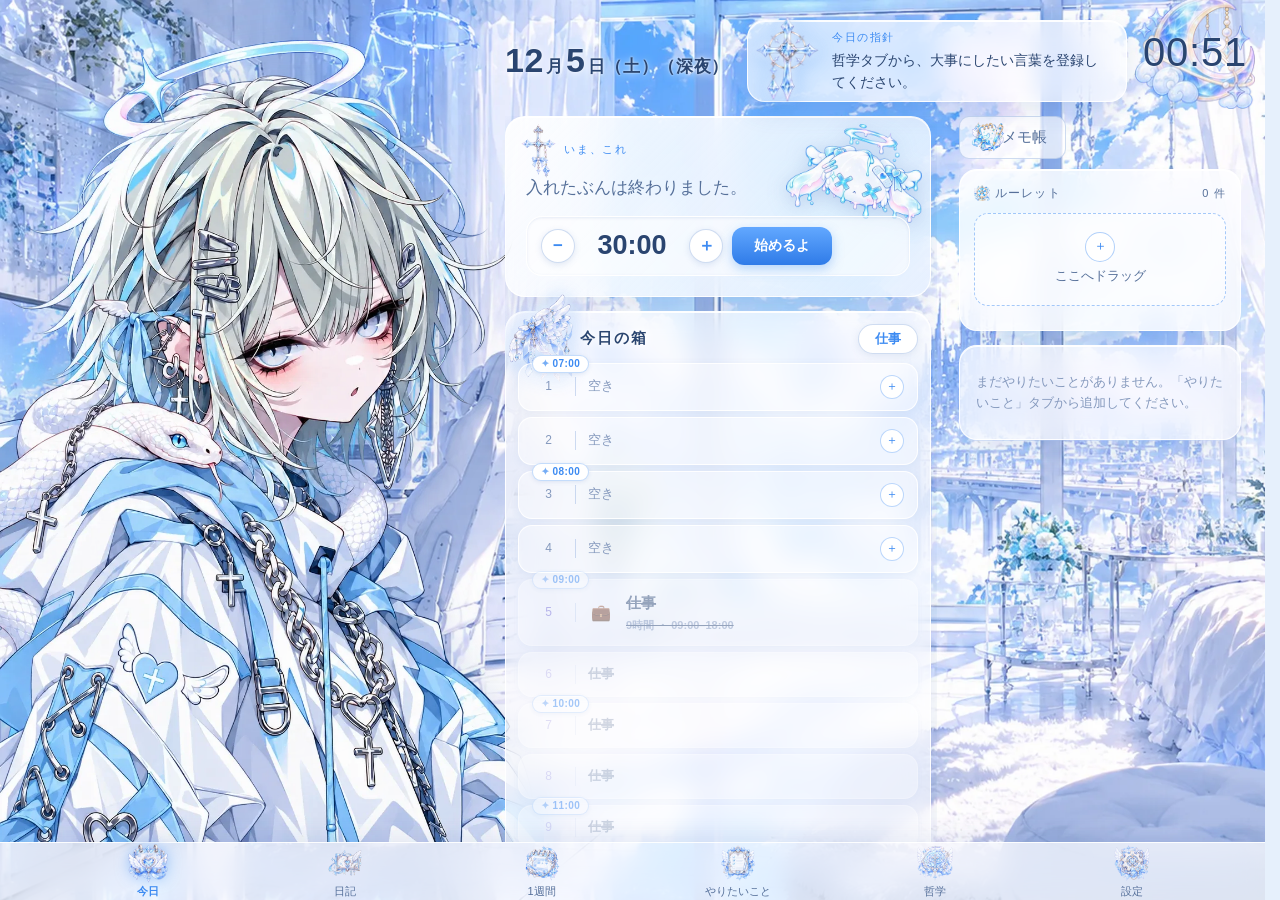
==== commit 9738b7ce: "日記のタグでしぼりこんだときは、そのタグの欄だけを出す 前は、そのタグの欄がある日のカードをほかの欄ごと出していた。 書き直すときは全部の欄を出す。版 2026-11-01.4。  Co-Author" ====
--- a/index.html
+++ b/index.html
@@ -5,14 +5,14 @@
 <meta name="viewport" content="width=device-width, initial-scale=1">
 <meta name="theme-color" content="#0f1115">
 <!-- ▼ バージョン。上げるときは app.js の APP_VERSION と、下の2つの ?v= も同じ値に揃える -->
-<meta name="app-version" content="2026-11-01.1">
+<meta name="app-version" content="2026-11-01.4">
 <title>自己管理</title>
 <!-- ▼ 画面のデザイン（設定タブで選ぶ。この端末だけ）。CSS より先に印を付けないと、
      開いた瞬間に一瞬だけダークが出てから切り替わる。選び方の本体は app.js の THEMES -->
 <!--   何も選んでいない端末は天使。ダークを選ぶと "dark" が入る（印は付けない） -->
 <script>try{var th=localStorage.getItem("jiko-kanri-theme");if(th===null)th="angel";if(th&&th!=="dark")document.documentElement.dataset.theme=th;}catch(e){document.documentElement.dataset.theme="angel";}</script>
 <link rel="icon" href="data:image/svg+xml,<svg xmlns='http://www.w3.org/2000/svg' viewBox='0 0 100 100'><text y='.9em' font-size='90'>🧭</text></svg>">
-<link rel="stylesheet" href="style.css?v=2026-11-01.1">
+<link rel="stylesheet" href="style.css?v=2026-11-01.4">
 </head>
 <body>
 
@@ -425,6 +425,6 @@
   </div>
 </div>
 
-<script src="app.js?v=2026-11-01.1"></script>
+<script src="app.js?v=2026-11-01.4"></script>
 </body>
 </html>
--- a/style.css
+++ b/style.css
@@ -920,15 +920,28 @@
   background:rgba(22,26,33,.94);backdrop-filter:blur(10px);
 }
 .wksidelist{
-  display:flex;flex-wrap:wrap;gap:5px;
   /* もとは2段ぶん（94px）→ カテゴリーの見出しを入れるために 230px → 2026-09-11 に 209px。
-     2026-11-01 にカテゴリーをやめて見出しは無くなったが、高さは 209px のまま残してある
-     （1段 41px ＋ すきま 5px なので、4段と少し見える）。
+     2026-11-01 から中身は 掴む未来ごとの枠 → フリー（今日タブと同じ）。高さは 209px のまま。
      入りきらないぶんは、これまでどおり縦に転がる */
   max-height:209px;
   overflow-y:auto;overflow-x:hidden;
   padding:1px 4px 1px 1px;scrollbar-width:thin;
 }
+/* 枠の中の並び。折り返して横に詰める。小見出し（単発／毎日／…）も改行させずに、
+   行と同じ並びの中へ小さな札として置く（帯は横に広く縦に浅いので、改行すると7日ぶんを押し出す） */
+.wkrow{display:flex;flex-wrap:wrap;gap:5px;align-items:center}
+.wkrow .tgsub{flex:none;margin:0 0 0 6px;font-size:10px;letter-spacing:.08em}
+.wkrow .tgsub:first-child{margin-left:2px}
+/* 枠は今日タブよりさらに詰める。帯が深くなると7日ぶんを押し出すため */
+.wksidelist .tgroup{padding:4px 6px 6px;margin-bottom:6px}
+.wksidelist .tgroup:last-child{margin-bottom:0}
+.wksidelist .tghead{padding:1px 2px 4px;gap:6px}
+.wksidelist .tghead .t{font-size:13px}
+/* 名前と「いつまでに」を1行に */
+.wksidelist .tghead .grow{display:flex;align-items:baseline;gap:8px;min-width:0}
+.wksidelist .tghead .s{font-size:11px;margin-top:0;flex:none}
+.wksidelist .tgno{min-width:18px;height:18px;font-size:11px;padding:0 5px}
+.wksidelist .tgino{width:auto;font-size:11px}
 .wksidelist .item{
   margin-bottom:0;flex:0 0 auto;width:206px;
   gap:6px;padding:4px 8px;border-radius:9px;
@@ -1229,6 +1242,12 @@
 .tgsub{font-size:11px;letter-spacing:.12em;color:var(--fg-faint);font-weight:600;margin:6px 4px 6px}
 /* どれにも入っていないもの。番号も色の帯も無い */
 .tgfree{border-left-width:1px}
+/* 今日タブのリストの中の枠（2026-11-01）。右の細い列に入るので、やりたいことタブより詰める */
+#unplaced .tgroup{padding:6px 6px 1px;margin-bottom:8px}
+#unplaced .tghead{padding:2px 2px 4px;gap:6px}
+#unplaced .tghead .t{font-size:14px}
+#unplaced .tgno{min-width:20px;height:20px;font-size:12px}
+#unplaced .tgsub{margin:4px 2px 4px}
 /* 作る・直すダイアログの「なぜ」「いつまでに」 */
 .tgfield{display:flex;align-items:center;gap:10px;margin-top:12px}
 .tgfield span{flex:none;width:5.5em;font-size:13px;color:var(--fg-dim)}
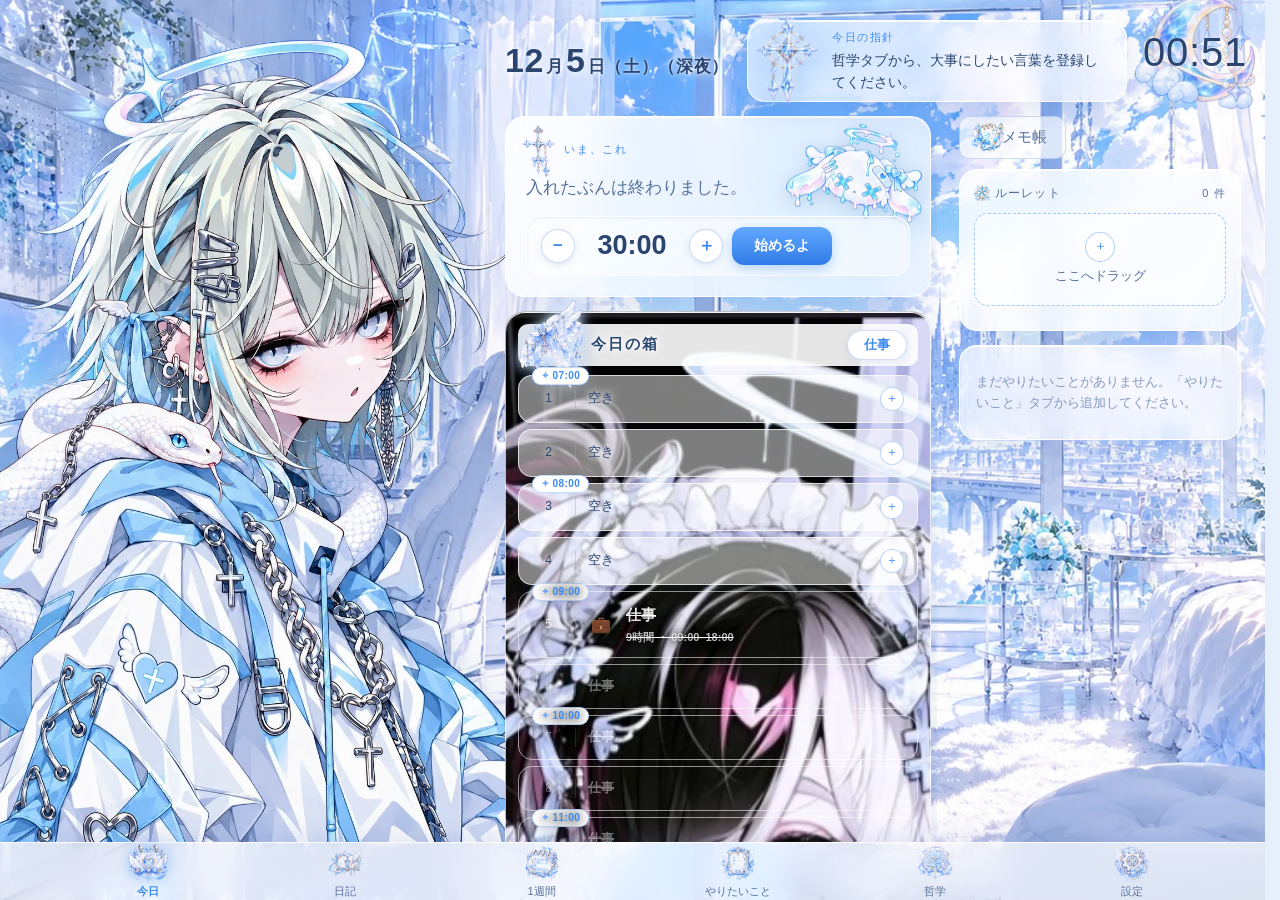
==== commit 657c9edc: "天使デザインのごほうびの画像に既定の1枚を入れる 画像を1枚も保存していないとき、天使なら img/angel/reward.webp を出す。 デザインを切り替えたら描き直す。版 2026-11-0" ====
--- a/index.html
+++ b/index.html
@@ -5,14 +5,14 @@
 <meta name="viewport" content="width=device-width, initial-scale=1">
 <meta name="theme-color" content="#0f1115">
 <!-- ▼ バージョン。上げるときは app.js の APP_VERSION と、下の2つの ?v= も同じ値に揃える -->
-<meta name="app-version" content="2026-11-01.4">
+<meta name="app-version" content="2026-11-02.1">
 <title>自己管理</title>
 <!-- ▼ 画面のデザイン（設定タブで選ぶ。この端末だけ）。CSS より先に印を付けないと、
      開いた瞬間に一瞬だけダークが出てから切り替わる。選び方の本体は app.js の THEMES -->
 <!--   何も選んでいない端末は天使。ダークを選ぶと "dark" が入る（印は付けない） -->
 <script>try{var th=localStorage.getItem("jiko-kanri-theme");if(th===null)th="angel";if(th&&th!=="dark")document.documentElement.dataset.theme=th;}catch(e){document.documentElement.dataset.theme="angel";}</script>
 <link rel="icon" href="data:image/svg+xml,<svg xmlns='http://www.w3.org/2000/svg' viewBox='0 0 100 100'><text y='.9em' font-size='90'>🧭</text></svg>">
-<link rel="stylesheet" href="style.css?v=2026-11-01.4">
+<link rel="stylesheet" href="style.css?v=2026-11-02.1">
 </head>
 <body>
 
@@ -425,6 +425,6 @@
   </div>
 </div>
 
-<script src="app.js?v=2026-11-01.4"></script>
+<script src="app.js?v=2026-11-02.1"></script>
 </body>
 </html>
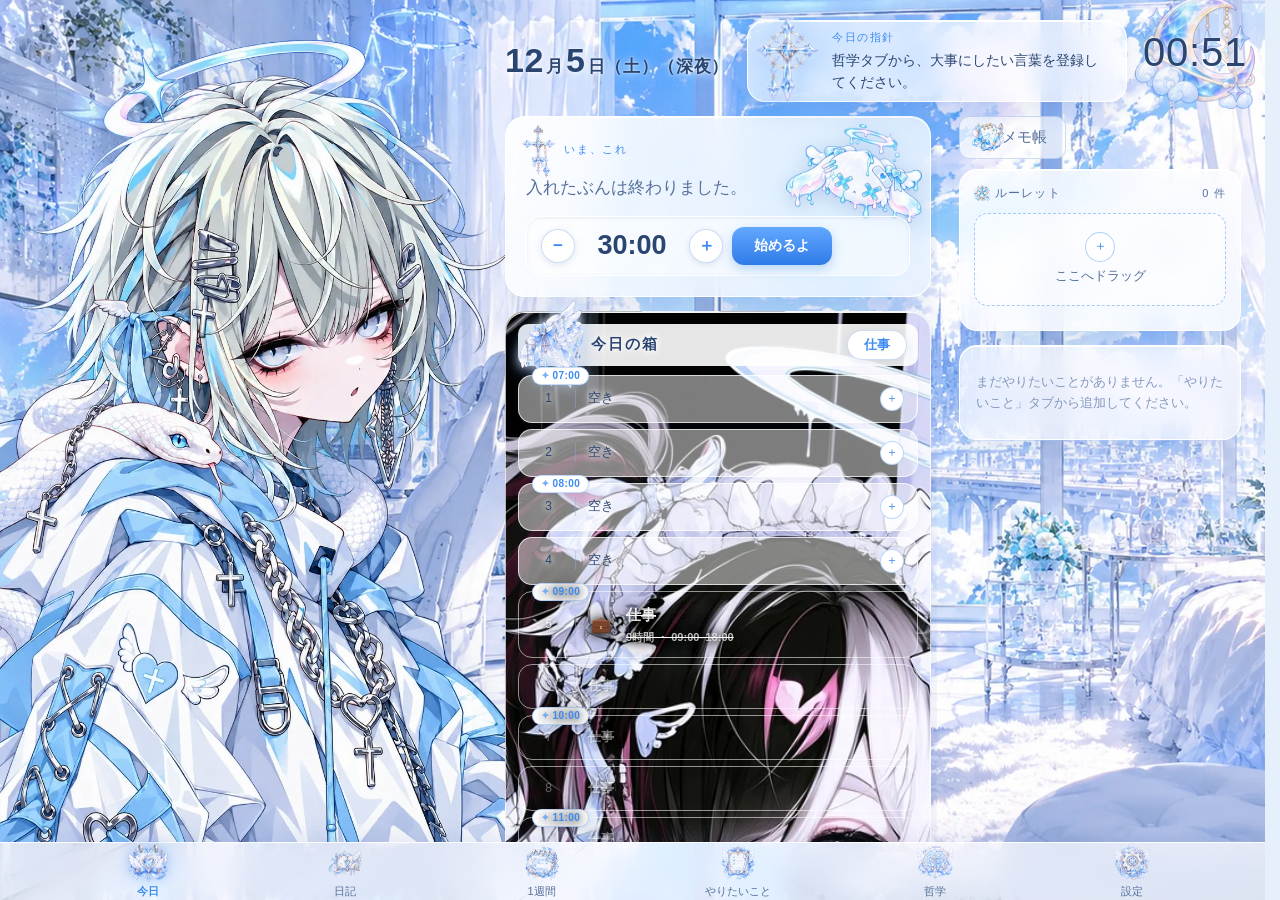
==== commit 508be8e1: "天使のごほうびの既定の画像を大きい版に差し替える 長辺1600pxに。差し替えが端末に残らないよう、パスに版を付けた。版 2026-11-03.1。  Co-Authored-By: Claude O" ====
--- a/index.html
+++ b/index.html
@@ -5,14 +5,14 @@
 <meta name="viewport" content="width=device-width, initial-scale=1">
 <meta name="theme-color" content="#0f1115">
 <!-- ▼ バージョン。上げるときは app.js の APP_VERSION と、下の2つの ?v= も同じ値に揃える -->
-<meta name="app-version" content="2026-11-02.1">
+<meta name="app-version" content="2026-11-03.1">
 <title>自己管理</title>
 <!-- ▼ 画面のデザイン（設定タブで選ぶ。この端末だけ）。CSS より先に印を付けないと、
      開いた瞬間に一瞬だけダークが出てから切り替わる。選び方の本体は app.js の THEMES -->
 <!--   何も選んでいない端末は天使。ダークを選ぶと "dark" が入る（印は付けない） -->
 <script>try{var th=localStorage.getItem("jiko-kanri-theme");if(th===null)th="angel";if(th&&th!=="dark")document.documentElement.dataset.theme=th;}catch(e){document.documentElement.dataset.theme="angel";}</script>
 <link rel="icon" href="data:image/svg+xml,<svg xmlns='http://www.w3.org/2000/svg' viewBox='0 0 100 100'><text y='.9em' font-size='90'>🧭</text></svg>">
-<link rel="stylesheet" href="style.css?v=2026-11-02.1">
+<link rel="stylesheet" href="style.css?v=2026-11-03.1">
 </head>
 <body>
 
@@ -425,6 +425,6 @@
   </div>
 </div>
 
-<script src="app.js?v=2026-11-02.1"></script>
+<script src="app.js?v=2026-11-03.1"></script>
 </body>
 </html>
